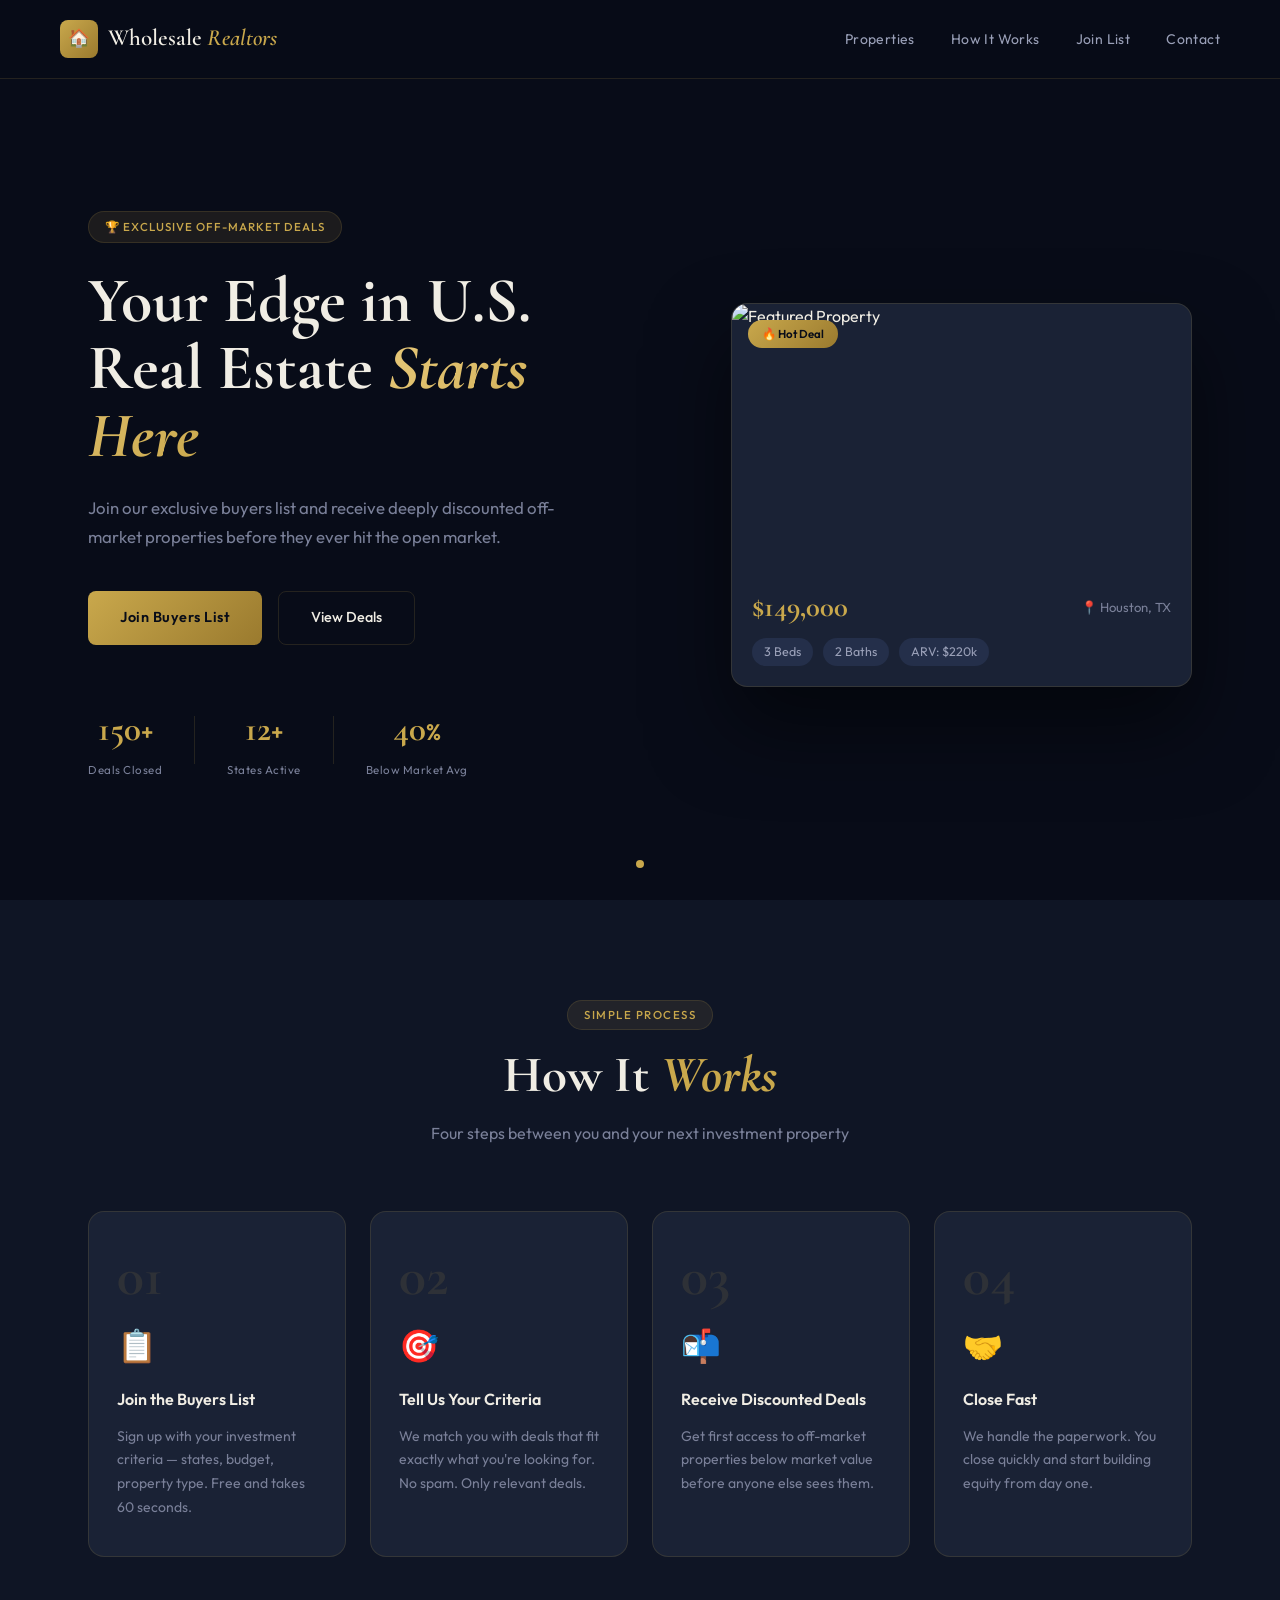
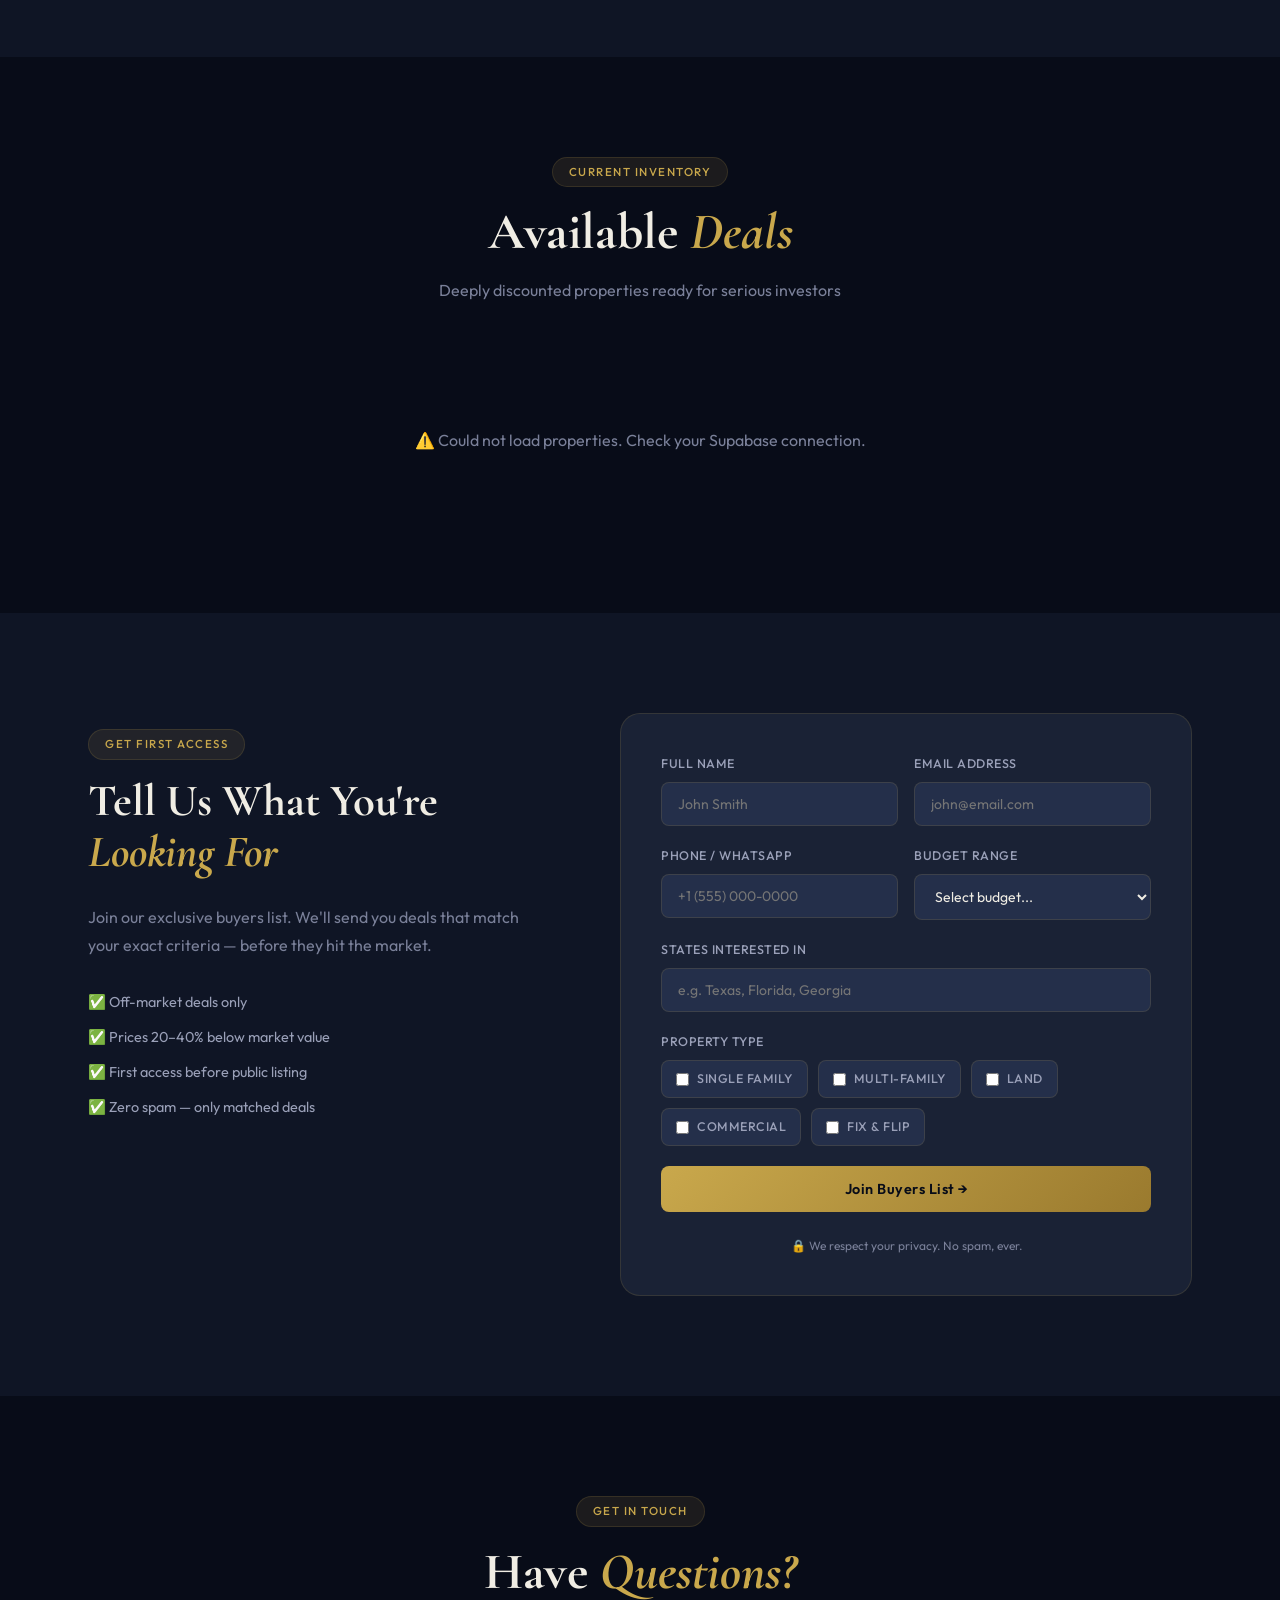
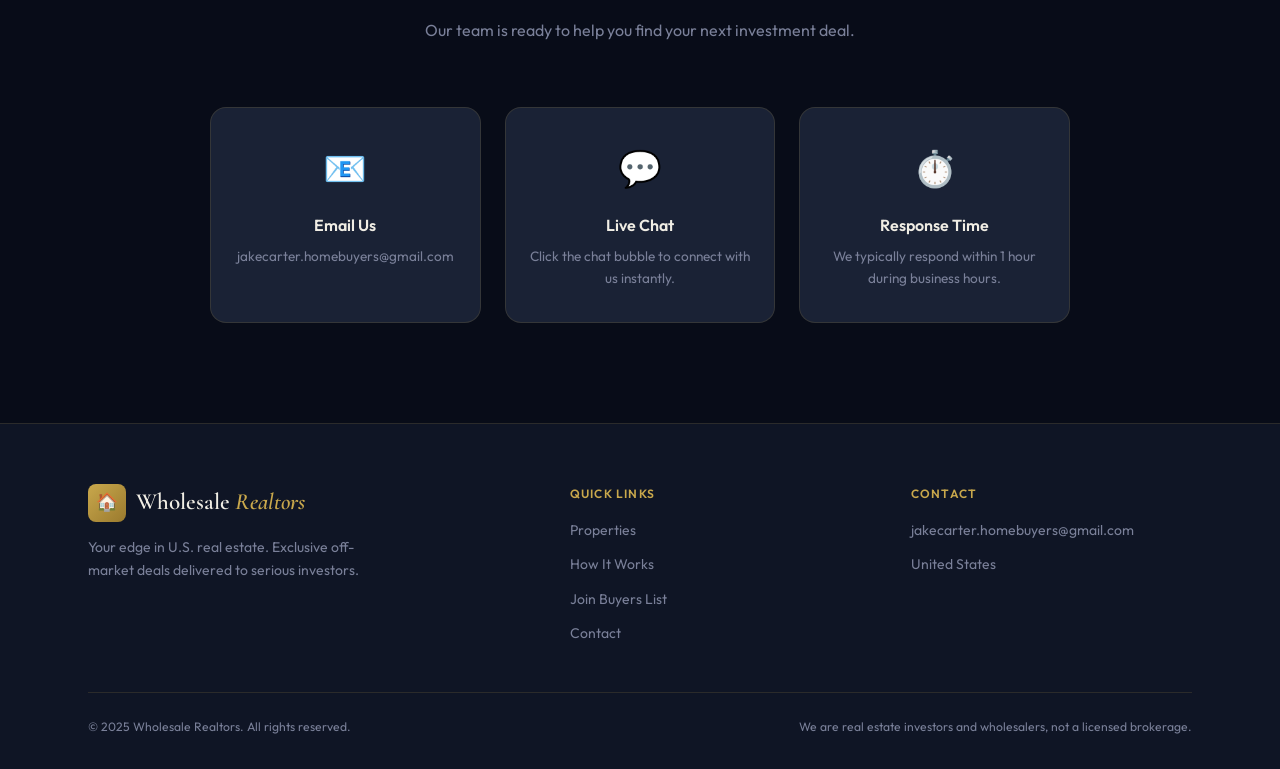
==== index.html @ 6bb65980 "Add files via upload" ====
<!DOCTYPE html>
<html lang="en">
<head>
  <meta charset="UTF-8"/>
  <meta name="viewport" content="width=device-width, initial-scale=1.0"/>
  <title>Wholesale Realtors — Your Edge in U.S. Real Estate</title>
  <link rel="preconnect" href="https://fonts.googleapis.com"/>
  <link rel="preconnect" href="https://fonts.gstatic.com" crossorigin/>
  <link href="https://fonts.googleapis.com/css2?family=Cormorant+Garamond:ital,wght@0,300;0,400;0,600;0,700;1,400&family=Outfit:wght@300;400;500;600;700&display=swap" rel="stylesheet"/>
  <link rel="stylesheet" href="style.css"/>
</head>
<body>

  <!-- ═══ NAV ═══ -->
  <nav id="navbar">
    <div class="nav-logo" id="logoTrigger">
      <div class="logo-icon">🏠</div>
      <span>Wholesale <em>Realtors</em></span>
    </div>
    <div class="nav-links">
      <a href="#properties">Properties</a>
      <a href="#how-it-works">How It Works</a>
      <a href="#join">Join List</a>
      <a href="#contact">Contact</a>
    </div>
    <div class="hamburger" id="hamburger">
      <span></span><span></span><span></span>
    </div>
  </nav>

  <div class="mobile-menu" id="mobileMenu">
    <a href="#properties" onclick="closeMobile()">Properties</a>
    <a href="#how-it-works" onclick="closeMobile()">How It Works</a>
    <a href="#join" onclick="closeMobile()">Join List</a>
    <a href="#contact" onclick="closeMobile()">Contact</a>
  </div>

  <!-- ═══ HERO ═══ -->
  <section class="hero" id="home">
    <div class="hero-bg"></div>
    <div class="hero-overlay"></div>
    <div class="hero-content">
      <div class="hero-left">
        <div class="hero-badge">🏆 Exclusive Off-Market Deals</div>
        <h1>Your Edge in U.S.<br/>Real Estate <em>Starts Here</em></h1>
        <p class="hero-sub">Join our exclusive buyers list and receive deeply discounted off-market properties before they ever hit the open market.</p>
        <div class="hero-btns">
          <a href="#join" class="btn-primary">Join Buyers List</a>
          <a href="#properties" class="btn-secondary">View Deals</a>
        </div>
        <div class="hero-stats">
          <div class="stat">
            <span class="stat-num" data-target="150">0</span><span class="stat-plus">+</span>
            <span class="stat-label">Deals Closed</span>
          </div>
          <div class="stat-divider"></div>
          <div class="stat">
            <span class="stat-num" data-target="12">0</span><span class="stat-plus">+</span>
            <span class="stat-label">States Active</span>
          </div>
          <div class="stat-divider"></div>
          <div class="stat">
            <span class="stat-num" data-target="40">0</span><span class="stat-plus">%</span>
            <span class="stat-label">Below Market Avg</span>
          </div>
        </div>
      </div>
      <div class="hero-right">
        <div class="hero-card">
          <img src="https://images.unsplash.com/photo-1564013799919-ab600027ffc6?w=600&q=80" alt="Featured Property"/>
          <div class="hero-card-badge">🔥 Hot Deal</div>
          <div class="hero-card-info">
            <span class="hero-card-price">$149,000</span>
            <span class="hero-card-loc">📍 Houston, TX</span>
          </div>
          <div class="hero-card-details">
            <span>3 Beds</span><span>2 Baths</span><span>ARV: $220k</span>
          </div>
        </div>
      </div>
    </div>
    <div class="hero-scroll"><div class="scroll-dot"></div></div>
  </section>

  <!-- ═══ HOW IT WORKS ═══ -->
  <section class="section how-it-works" id="how-it-works">
    <div class="container">
      <div class="section-header">
        <span class="section-tag">Simple Process</span>
        <h2>How It <em>Works</em></h2>
        <p>Four steps between you and your next investment property</p>
      </div>
      <div class="steps-grid">
        <div class="step-card">
          <div class="step-num">01</div>
          <div class="step-icon">📋</div>
          <h3>Join the Buyers List</h3>
          <p>Sign up with your investment criteria — states, budget, property type. Free and takes 60 seconds.</p>
        </div>
        <div class="step-card">
          <div class="step-num">02</div>
          <div class="step-icon">🎯</div>
          <h3>Tell Us Your Criteria</h3>
          <p>We match you with deals that fit exactly what you're looking for. No spam. Only relevant deals.</p>
        </div>
        <div class="step-card">
          <div class="step-num">03</div>
          <div class="step-icon">📬</div>
          <h3>Receive Discounted Deals</h3>
          <p>Get first access to off-market properties below market value before anyone else sees them.</p>
        </div>
        <div class="step-card">
          <div class="step-num">04</div>
          <div class="step-icon">🤝</div>
          <h3>Close Fast</h3>
          <p>We handle the paperwork. You close quickly and start building equity from day one.</p>
        </div>
      </div>
    </div>
  </section>

  <!-- ═══ PROPERTIES ═══ -->
  <section class="section properties-section" id="properties">
    <div class="container">
      <div class="section-header">
        <span class="section-tag">Current Inventory</span>
        <h2>Available <em>Deals</em></h2>
        <p>Deeply discounted properties ready for serious investors</p>
      </div>
      <div class="properties-grid" id="propertiesGrid">
        <div class="loading-state">
          <div class="spinner"></div>
          <p>Loading available deals...</p>
        </div>
      </div>
      <div class="no-properties" id="noProperties" style="display:none;">
        <div class="no-prop-icon">🏠</div>
        <h3>New Deals Coming Soon</h3>
        <p>Join our buyers list to be the first notified when properties drop.</p>
        <a href="#join" class="btn-primary" style="margin-top:20px;display:inline-flex;">Join Buyers List</a>
      </div>
    </div>
  </section>

  <!-- ═══ BUYER FORM ═══ -->
  <section class="section join-section" id="join">
    <div class="container">
      <div class="join-wrapper">
        <div class="join-left">
          <span class="section-tag">Get First Access</span>
          <h2>Tell Us What You're<br/><em>Looking For</em></h2>
          <p>Join our exclusive buyers list. We'll send you deals that match your exact criteria — before they hit the market.</p>
          <div class="join-perks">
            <div class="perk">✅ Off-market deals only</div>
            <div class="perk">✅ Prices 20–40% below market value</div>
            <div class="perk">✅ First access before public listing</div>
            <div class="perk">✅ Zero spam — only matched deals</div>
          </div>
        </div>
        <div class="join-right">
          <form class="buyer-form" id="buyerForm">
            <div class="form-row">
              <div class="form-group">
                <label>Full Name</label>
                <input type="text" id="fname" placeholder="John Smith" required/>
              </div>
              <div class="form-group">
                <label>Email Address</label>
                <input type="email" id="femail" placeholder="john@email.com" required/>
              </div>
            </div>
            <div class="form-row">
              <div class="form-group">
                <label>Phone / WhatsApp</label>
                <input type="tel" id="fphone" placeholder="+1 (555) 000-0000"/>
              </div>
              <div class="form-group">
                <label>Budget Range</label>
                <select id="fbudget" required>
                  <option value="">Select budget...</option>
                  <option>Under $50,000</option>
                  <option>$50,000 – $100,000</option>
                  <option>$100,000 – $200,000</option>
                  <option>$200,000 – $500,000</option>
                  <option>$500,000+</option>
                </select>
              </div>
            </div>
            <div class="form-group full">
              <label>States Interested In</label>
              <input type="text" id="fstates" placeholder="e.g. Texas, Florida, Georgia" required/>
            </div>
            <div class="form-group full">
              <label>Property Type</label>
              <div class="prop-types">
                <label class="type-check"><input type="checkbox" value="Single Family"/> Single Family</label>
                <label class="type-check"><input type="checkbox" value="Multi-Family"/> Multi-Family</label>
                <label class="type-check"><input type="checkbox" value="Land"/> Land</label>
                <label class="type-check"><input type="checkbox" value="Commercial"/> Commercial</label>
                <label class="type-check"><input type="checkbox" value="Fix & Flip"/> Fix &amp; Flip</label>
              </div>
            </div>
            <button type="submit" class="btn-primary full-btn" id="submitBtn">Join Buyers List →</button>
            <p class="form-note">🔒 We respect your privacy. No spam, ever.</p>
          </form>
          <div class="form-success" id="formSuccess" style="display:none;">
            <div class="success-icon">🎉</div>
            <h3>You're on the list!</h3>
            <p>Welcome to the Wholesale Realtors buyers list. You'll receive exclusive deals directly to your inbox.</p>
          </div>
        </div>
      </div>
    </div>
  </section>

  <!-- ═══ CONTACT ═══ -->
  <section class="section contact-section" id="contact">
    <div class="container">
      <div class="contact-wrapper">
        <div class="section-header">
          <span class="section-tag">Get In Touch</span>
          <h2>Have <em>Questions?</em></h2>
          <p>Our team is ready to help you find your next investment deal.</p>
        </div>
        <div class="contact-cards">
          <div class="contact-card">
            <div class="contact-icon">📧</div>
            <h4>Email Us</h4>
            <p>jakecarter.homebuyers@gmail.com</p>
          </div>
          <div class="contact-card">
            <div class="contact-icon">💬</div>
            <h4>Live Chat</h4>
            <p>Click the chat bubble to connect with us instantly.</p>
          </div>
          <div class="contact-card">
            <div class="contact-icon">⏱️</div>
            <h4>Response Time</h4>
            <p>We typically respond within 1 hour during business hours.</p>
          </div>
        </div>
      </div>
    </div>
  </section>

  <!-- ═══ FOOTER ═══ -->
  <footer>
    <div class="container">
      <div class="footer-top">
        <div class="footer-brand">
          <div class="nav-logo" style="cursor:default;margin-bottom:14px;">
            <div class="logo-icon">🏠</div>
            <span>Wholesale <em>Realtors</em></span>
          </div>
          <p>Your edge in U.S. real estate. Exclusive off-market deals delivered to serious investors.</p>
        </div>
        <div class="footer-links">
          <h5>Quick Links</h5>
          <a href="#properties">Properties</a>
          <a href="#how-it-works">How It Works</a>
          <a href="#join">Join Buyers List</a>
          <a href="#contact">Contact</a>
        </div>
        <div class="footer-contact">
          <h5>Contact</h5>
          <p>jakecarter.homebuyers@gmail.com</p>
          <p>United States</p>
        </div>
      </div>
      <div class="footer-bottom">
        <p>© 2025 Wholesale Realtors. All rights reserved.</p>
        <p>We are real estate investors and wholesalers, not a licensed brokerage.</p>
      </div>
    </div>
  </footer>

  <!-- ═══ PROPERTY DETAIL MODAL ═══ -->
  <div class="modal-overlay" id="propertyModal" style="display:none;">
    <div class="modal-box">
      <button class="modal-close" id="modalClose">✕</button>
      <div id="modalContent"></div>
    </div>
  </div>

  <!-- ═══ ADMIN LOGIN MODAL ═══ -->
  <div class="modal-overlay" id="adminLoginModal" style="display:none;">
    <div class="modal-box admin-login-box">
      <button class="modal-close" onclick="closeAdminLogin()">✕</button>
      <div class="admin-login-content">
        <div class="admin-login-icon">🔐</div>
        <h3>Admin Access</h3>
        <p>Enter your password to continue</p>
        <input type="password" id="adminPasswordInput" placeholder="Password" class="admin-pass-input"/>
        <p class="admin-error" id="adminError" style="display:none;">Incorrect password. Try again.</p>
        <button class="btn-primary full-btn" onclick="checkAdminPassword()">Enter</button>
      </div>
    </div>
  </div>

  <!-- ═══ ADMIN PANEL ═══ -->
  <div class="admin-overlay" id="adminPanel" style="display:none;">
    <div class="admin-panel">
      <div class="admin-header">
        <h2>🏠 Admin Panel</h2>
        <button class="admin-close-btn" onclick="closeAdmin()">✕ Exit Admin</button>
      </div>
      <div class="admin-body">
        <div class="admin-tabs">
          <button class="admin-tab active" onclick="switchTab(this,'tab-add')">➕ Add Property</button>
          <button class="admin-tab" onclick="switchTab(this,'tab-manage')">📋 Manage Listings</button>
          <button class="admin-tab" onclick="switchTab(this,'tab-leads')">👥 View Leads</button>
        </div>

        <!-- ADD PROPERTY -->
        <div class="admin-tab-content active" id="tab-add">
          <form id="adminPropertyForm">
            <div class="admin-form-grid">
              <div class="form-group full">
                <label>Property Title *</label>
                <input type="text" id="a-title" placeholder="e.g. Stunning 3BR Ranch in Dallas, TX" required/>
              </div>
              <div class="form-group">
                <label>Asking Price *</label>
                <input type="text" id="a-price" placeholder="e.g. $149,000" required/>
              </div>
              <div class="form-group">
                <label>ARV (After Repair Value)</label>
                <input type="text" id="a-arv" placeholder="e.g. $220,000"/>
              </div>
              <div class="form-group full">
                <label>Full Address (Street, City, State) *</label>
                <input type="text" id="a-location" placeholder="e.g. 123 Oak Street, Dallas, TX 75201" required/>
              </div>
              <div class="form-group">
                <label>Bedrooms</label>
                <input type="number" id="a-beds" placeholder="3" min="0"/>
              </div>
              <div class="form-group">
                <label>Bathrooms</label>
                <input type="number" id="a-baths" placeholder="2" min="0" step="0.5"/>
              </div>
              <div class="form-group">
                <label>Square Footage</label>
                <input type="text" id="a-sqft" placeholder="e.g. 1,450 sqft"/>
              </div>
              <div class="form-group">
                <label>Deal Type</label>
                <select id="a-deal">
                  <option value="Wholesale">Wholesale</option>
                  <option value="Fix & Flip">Fix &amp; Flip</option>
                  <option value="Buy & Hold">Buy &amp; Hold</option>
                  <option value="Land">Land</option>
                </select>
              </div>
              <div class="form-group full">
                <label>Listing Status</label>
                <select id="a-status">
                  <option value="Available">Available</option>
                  <option value="Under Contract">Under Contract</option>
                  <option value="Sold">Sold</option>
                </select>
              </div>
              <div class="form-group full">
                <label>Property Description</label>
                <textarea id="a-description" rows="5" placeholder="Describe the property — condition, investment opportunity, neighborhood, repairs needed..."></textarea>
              </div>
              <div class="form-group full">
                <label>Property Images * (select multiple)</label>
                <div class="upload-area" id="uploadArea">
                  <div class="upload-icon">📷</div>
                  <p>Click to upload images or drag &amp; drop</p>
                  <span>JPG, PNG, WEBP — up to 10MB each</span>
                  <input type="file" id="a-images" multiple accept="image/*" style="position:absolute;inset:0;opacity:0;cursor:pointer;width:100%;height:100%;"/>
                </div>
                <div class="image-previews" id="imagePreviews"></div>
              </div>
              <div class="form-group full">
                <label>Video URL (YouTube, Vimeo, or direct MP4 link)</label>
                <input type="text" id="a-video" placeholder="e.g. https://youtube.com/watch?v=abc123"/>
              </div>
            </div>
            <div class="admin-form-actions">
              <button type="submit" class="btn-primary" id="publishBtn">🚀 Publish Listing</button>
              <div class="upload-progress" id="uploadProgress" style="display:none;">
                <div class="progress-bar"><div class="progress-fill" id="progressFill"></div></div>
                <span id="progressText">Uploading...</span>
              </div>
            </div>
          </form>
        </div>

        <!-- MANAGE LISTINGS -->
        <div class="admin-tab-content" id="tab-manage">
          <div id="manageListings">
            <div class="loading-state"><div class="spinner"></div><p>Loading listings...</p></div>
          </div>
        </div>

        <!-- LEADS -->
        <div class="admin-tab-content" id="tab-leads">
          <div id="leadsList">
            <div class="loading-state"><div class="spinner"></div><p>Loading leads...</p></div>
          </div>
        </div>
      </div>
    </div>
  </div>

  <!-- ══════════════════════════════════════════════════════════ -->
  <!--   ✅  PASTE YOUR TAWK.TO LIVE CHAT SCRIPT BELOW HERE     -->
  <!--                                                           -->
  <!--   HOW TO GET YOUR SCRIPT:                                 -->
  <!--   1. Go to tawk.to and sign up for a free account         -->
  <!--   2. Create a new property called "Wholesale Realtors"    -->
  <!--   3. Go to Admin > Chat Widget > copy the embed code      -->
  <!--   4. Paste the <script>...</script> block right below     -->
  <!--      this comment and above the script.js line            -->
  <!-- ══════════════════════════════════════════════════════════ -->

  <script src="script.js"></script>
</body>
</html>
---- style.css ----
/* ═══════════════════════════════════════════════
   WHOLESALE REALTORS — style.css
   Dark Luxury: Navy + Gold Theme
═══════════════════════════════════════════════ */

:root {
  --gold:        #C9A84C;
  --gold-light:  #E8C97A;
  --gold-dark:   #9A7A2E;
  --navy:        #080C18;
  --navy-mid:    #0F1525;
  --navy-light:  #1A2235;
  --slate:       #242F4A;
  --text:        #F0EDE4;
  --muted:       #7A8099;
  --muted-light: #9AA0B8;
  --success:     #22C55E;
  --danger:      #EF4444;
  --border:      rgba(201,168,76,0.15);
}

/* ─── RESET ─── */
* { margin: 0; padding: 0; box-sizing: border-box; }
html { scroll-behavior: smooth; }
body { font-family: 'Outfit', sans-serif; background: var(--navy); color: var(--text); overflow-x: hidden; line-height: 1.6; }
a { text-decoration: none; color: inherit; }
img { max-width: 100%; display: block; }
::-webkit-scrollbar { width: 5px; }
::-webkit-scrollbar-track { background: var(--navy); }
::-webkit-scrollbar-thumb { background: var(--gold-dark); border-radius: 3px; }

/* ─── NAV ─── */
nav {
  position: fixed; top: 0; left: 0; right: 0; z-index: 900;
  display: flex; align-items: center; justify-content: space-between;
  padding: 20px 60px;
  background: rgba(8,12,24,0.93);
  backdrop-filter: blur(24px);
  border-bottom: 1px solid var(--border);
  transition: padding 0.3s ease;
}
nav.scrolled { padding: 13px 60px; }

.nav-logo {
  font-family: 'Cormorant Garamond', serif;
  font-size: 1.45rem; font-weight: 600;
  color: var(--text); cursor: pointer;
  display: flex; align-items: center; gap: 10px;
  user-select: none;
}
.nav-logo em { font-style: italic; color: var(--gold); }

.logo-icon {
  width: 38px; height: 38px;
  background: linear-gradient(135deg, var(--gold), var(--gold-dark));
  border-radius: 8px;
  display: flex; align-items: center; justify-content: center;
  font-size: 1.1rem; flex-shrink: 0;
}

.nav-links { display: flex; align-items: center; gap: 36px; }
.nav-links a { color: var(--muted-light); font-size: 0.875rem; font-weight: 400; letter-spacing: 0.4px; transition: color 0.2s; cursor: pointer; }
.nav-links a:hover { color: var(--gold); }

.hamburger { display: none; flex-direction: column; gap: 5px; cursor: pointer; }
.hamburger span { display: block; width: 24px; height: 2px; background: var(--gold); border-radius: 2px; transition: 0.3s; }

.mobile-menu {
  display: none; flex-direction: column;
  position: fixed; top: 72px; left: 0; right: 0; z-index: 898;
  background: var(--navy-mid);
  border-bottom: 1px solid var(--border);
  padding: 20px 30px; gap: 20px;
}
.mobile-menu.open { display: flex; }
.mobile-menu a { color: var(--muted-light); font-size: 1rem; }
.mobile-menu a:hover { color: var(--gold); }

/* ─── BUTTONS ─── */
.btn-primary {
  display: inline-flex; align-items: center; justify-content: center;
  background: linear-gradient(135deg, var(--gold), var(--gold-dark));
  color: var(--navy); padding: 14px 32px; border-radius: 8px;
  font-weight: 600; font-size: 0.9rem; letter-spacing: 0.5px;
  border: none; cursor: pointer;
  transition: opacity 0.2s, transform 0.2s;
  font-family: 'Outfit', sans-serif;
}
.btn-primary:hover { opacity: 0.88; transform: translateY(-2px); }
.btn-primary:disabled { opacity: 0.5; transform: none; cursor: not-allowed; }

.btn-secondary {
  display: inline-flex; align-items: center; justify-content: center;
  background: transparent; color: var(--text);
  padding: 14px 32px; border-radius: 8px;
  font-weight: 500; font-size: 0.9rem;
  border: 1px solid var(--border); cursor: pointer;
  transition: border-color 0.2s, color 0.2s, transform 0.2s;
  font-family: 'Outfit', sans-serif;
}
.btn-secondary:hover { border-color: var(--gold); color: var(--gold); transform: translateY(-2px); }
.full-btn { width: 100%; }

/* ─── SECTION BASE ─── */
.section { padding: 100px 0; }
.container { max-width: 1200px; margin: 0 auto; padding: 0 48px; }

.section-header { text-align: center; margin-bottom: 64px; }
.section-tag {
  display: inline-block;
  background: rgba(201,168,76,0.1); border: 1px solid var(--border);
  color: var(--gold); padding: 5px 16px; border-radius: 100px;
  font-size: 0.72rem; font-weight: 500; letter-spacing: 1.5px;
  text-transform: uppercase; margin-bottom: 16px;
}
.section-header h2 {
  font-family: 'Cormorant Garamond', serif;
  font-size: clamp(2.2rem, 4vw, 3.2rem);
  font-weight: 700; color: var(--text); line-height: 1.15; margin-bottom: 16px;
}
.section-header h2 em { font-style: italic; color: var(--gold); }
.section-header p { color: var(--muted); font-size: 1rem; max-width: 500px; margin: 0 auto; }

/* ─── HERO ─── */
.hero { min-height: 100vh; position: relative; overflow: hidden; display: flex; align-items: center; padding-top: 90px; }

.hero-bg {
  position: absolute; inset: 0;
  background-image: url('https://images.unsplash.com/photo-1600596542815-ffad4c1539a9?w=1800&q=80');
  background-size: cover; background-position: center; opacity: 0.1;
}
.hero-overlay {
  position: absolute; inset: 0;
  background: linear-gradient(100deg, rgba(8,12,24,0.98) 50%, rgba(8,12,24,0.65) 100%);
}
.hero-content {
  position: relative; z-index: 2;
  max-width: 1200px; margin: 0 auto; padding: 80px 48px;
  display: grid; grid-template-columns: 1.1fr 0.9fr; gap: 80px; align-items: center;
  width: 100%;
}

.hero-badge {
  display: inline-flex; align-items: center; gap: 8px;
  background: rgba(201,168,76,0.1); border: 1px solid var(--border);
  padding: 6px 16px; border-radius: 100px;
  font-size: 0.72rem; font-weight: 500; color: var(--gold);
  letter-spacing: 1px; text-transform: uppercase; margin-bottom: 24px;
}

.hero h1 {
  font-family: 'Cormorant Garamond', serif;
  font-size: clamp(3rem, 5vw, 5rem);
  font-weight: 700; line-height: 1.05; color: var(--text); margin-bottom: 24px;
}
.hero h1 em {
  font-style: italic;
  background: linear-gradient(135deg, var(--gold-light), var(--gold));
  -webkit-background-clip: text; -webkit-text-fill-color: transparent; background-clip: text;
}

.hero-sub { font-size: 1.05rem; color: var(--muted); line-height: 1.75; margin-bottom: 40px; max-width: 480px; }
.hero-btns { display: flex; gap: 16px; flex-wrap: wrap; margin-bottom: 56px; }

.hero-stats { display: flex; align-items: center; gap: 32px; }
.stat { text-align: center; }
.stat-num { font-family: 'Cormorant Garamond', serif; font-size: 2.2rem; font-weight: 700; color: var(--gold); }
.stat-plus { font-size: 1.4rem; color: var(--gold); font-weight: 600; }
.stat-label { display: block; font-size: 0.72rem; color: var(--muted); letter-spacing: 0.5px; margin-top: 4px; }
.stat-divider { width: 1px; height: 48px; background: var(--border); }

/* Hero card */
.hero-right { position: relative; }
.hero-card {
  background: var(--navy-light); border: 1px solid var(--border);
  border-radius: 16px; overflow: hidden;
  box-shadow: 0 40px 80px rgba(0,0,0,0.5);
  position: relative;
}
.hero-card img { width: 100%; height: 260px; object-fit: cover; }
.hero-card-badge {
  position: absolute; top: 16px; left: 16px;
  background: linear-gradient(135deg, var(--gold), var(--gold-dark));
  color: var(--navy); padding: 5px 14px; border-radius: 100px;
  font-size: 0.72rem; font-weight: 600;
}
.hero-card-info {
  padding: 20px 20px 8px;
  display: flex; justify-content: space-between; align-items: center;
}
.hero-card-price { font-family: 'Cormorant Garamond', serif; font-size: 1.8rem; font-weight: 700; color: var(--gold); }
.hero-card-loc { font-size: 0.82rem; color: var(--muted); }
.hero-card-details { padding: 0 20px 20px; display: flex; gap: 10px; }
.hero-card-details span { font-size: 0.78rem; color: var(--muted-light); background: var(--slate); padding: 4px 12px; border-radius: 100px; }

.hero-scroll { position: absolute; bottom: 32px; left: 50%; transform: translateX(-50%); z-index: 2; }
.scroll-dot { width: 8px; height: 8px; background: var(--gold); border-radius: 50%; animation: scrollBounce 2s infinite; }
@keyframes scrollBounce { 0%,100%{transform:translateY(0);opacity:1;} 50%{transform:translateY(12px);opacity:0.4;} }

/* ─── HOW IT WORKS ─── */
.how-it-works { background: var(--navy-mid); }
.steps-grid { display: grid; grid-template-columns: repeat(4,1fr); gap: 24px; }
.step-card {
  background: var(--navy-light); border: 1px solid var(--border);
  border-radius: 16px; padding: 36px 28px;
  position: relative; overflow: hidden;
  transition: transform 0.3s, border-color 0.3s;
}
.step-card:hover { transform: translateY(-6px); border-color: var(--gold); }
.step-card::before {
  content: ''; position: absolute; top: 0; left: 0; right: 0; height: 3px;
  background: linear-gradient(90deg, var(--gold), var(--gold-dark));
  opacity: 0; transition: opacity 0.3s;
}
.step-card:hover::before { opacity: 1; }
.step-num { font-family: 'Cormorant Garamond', serif; font-size: 3.5rem; font-weight: 700; color: rgba(201,168,76,0.12); line-height: 1; margin-bottom: 16px; }
.step-icon { font-size: 2rem; margin-bottom: 16px; }
.step-card h3 { font-size: 1rem; font-weight: 600; color: var(--text); margin-bottom: 12px; }
.step-card p { font-size: 0.875rem; color: var(--muted); line-height: 1.7; }

/* ─── PROPERTIES ─── */
.properties-section { background: var(--navy); }
.properties-grid { display: grid; grid-template-columns: repeat(3,1fr); gap: 28px; }

.property-card {
  background: var(--navy-light); border: 1px solid var(--border);
  border-radius: 16px; overflow: hidden; cursor: pointer;
  transition: transform 0.3s, box-shadow 0.3s, border-color 0.3s;
}
.property-card:hover { transform: translateY(-6px); box-shadow: 0 24px 60px rgba(0,0,0,0.4); border-color: var(--gold); }

.prop-img-wrap { position: relative; overflow: hidden; height: 220px; }
.prop-img-wrap img { width: 100%; height: 100%; object-fit: cover; transition: transform 0.4s; }
.property-card:hover .prop-img-wrap img { transform: scale(1.05); }

.prop-status { position: absolute; top: 12px; left: 12px; padding: 4px 12px; border-radius: 100px; font-size: 0.68rem; font-weight: 600; }
.status-available { background: rgba(34,197,94,0.2); color: #22C55E; border: 1px solid rgba(34,197,94,0.35); }
.status-contract { background: rgba(234,179,8,0.2); color: #EAB308; border: 1px solid rgba(234,179,8,0.35); }
.status-sold { background: rgba(239,68,68,0.2); color: #EF4444; border: 1px solid rgba(239,68,68,0.35); }

.prop-deal-type {
  position: absolute; top: 12px; right: 12px;
  background: rgba(8,12,24,0.85); color: var(--gold);
  padding: 4px 12px; border-radius: 100px; font-size: 0.68rem; font-weight: 500;
  border: 1px solid var(--border);
}

.prop-body { padding: 20px; }
.prop-price { font-family: 'Cormorant Garamond', serif; font-size: 1.8rem; font-weight: 700; color: var(--gold); margin-bottom: 4px; }
.prop-title { font-size: 0.95rem; font-weight: 500; color: var(--text); margin-bottom: 6px; }
.prop-location { font-size: 0.8rem; color: var(--muted); margin-bottom: 16px; }
.prop-meta { display: flex; gap: 10px; flex-wrap: wrap; margin-bottom: 14px; }
.prop-meta span { font-size: 0.76rem; color: var(--muted-light); background: var(--slate); padding: 4px 10px; border-radius: 6px; }
.prop-arv {
  background: rgba(201,168,76,0.08); border: 1px solid var(--border);
  border-radius: 8px; padding: 10px 14px;
  display: flex; justify-content: space-between; align-items: center;
}
.prop-arv span:first-child { font-size: 0.72rem; color: var(--muted); }
.prop-arv span:last-child { font-size: 0.88rem; font-weight: 600; color: var(--gold-light); }

.loading-state { grid-column: 1/-1; text-align: center; padding: 60px; color: var(--muted); }
.spinner { width: 36px; height: 36px; border: 3px solid var(--border); border-top-color: var(--gold); border-radius: 50%; animation: spin 0.8s linear infinite; margin: 0 auto 16px; }
@keyframes spin { to { transform: rotate(360deg); } }

.no-properties { text-align: center; padding: 80px 20px; }
.no-prop-icon { font-size: 4rem; margin-bottom: 20px; }
.no-properties h3 { font-family: 'Cormorant Garamond', serif; font-size: 2rem; color: var(--text); margin-bottom: 12px; }
.no-properties p { color: var(--muted); margin-bottom: 24px; }

/* ─── JOIN SECTION ─── */
.join-section { background: var(--navy-mid); }
.join-wrapper { display: grid; grid-template-columns: 1fr 1.2fr; gap: 80px; align-items: start; }
.join-left { padding-top: 16px; }
.join-left .section-tag { margin-bottom: 16px; }
.join-left h2 {
  font-family: 'Cormorant Garamond', serif;
  font-size: clamp(2rem, 3.5vw, 3rem); font-weight: 700;
  color: var(--text); margin-bottom: 24px; line-height: 1.15;
}
.join-left h2 em { font-style: italic; color: var(--gold); }
.join-left > p { color: var(--muted); line-height: 1.75; margin-bottom: 32px; }
.join-perks { display: flex; flex-direction: column; gap: 12px; }
.perk { font-size: 0.9rem; color: var(--muted-light); }

.join-right { background: var(--navy-light); border: 1px solid var(--border); border-radius: 20px; padding: 40px; }
.buyer-form { display: flex; flex-direction: column; gap: 20px; }
.form-row { display: grid; grid-template-columns: 1fr 1fr; gap: 16px; }
.form-group { display: flex; flex-direction: column; gap: 8px; }
.form-group.full { grid-column: 1/-1; }
.form-group label { font-size: 0.78rem; font-weight: 500; color: var(--muted-light); letter-spacing: 0.5px; text-transform: uppercase; }
.form-group input,
.form-group select,
.form-group textarea {
  background: var(--slate); border: 1px solid var(--border);
  border-radius: 8px; padding: 12px 16px;
  color: var(--text); font-family: 'Outfit', sans-serif;
  font-size: 0.875rem; transition: border-color 0.2s; outline: none;
}
.form-group input:focus,
.form-group select:focus,
.form-group textarea:focus { border-color: var(--gold); }
.form-group select option { background: var(--navy-mid); }

.prop-types { display: flex; flex-wrap: wrap; gap: 10px; }
.type-check {
  display: flex; align-items: center; gap: 8px;
  background: var(--slate); border: 1px solid var(--border);
  padding: 8px 14px; border-radius: 8px;
  font-size: 0.82rem; color: var(--muted-light);
  cursor: pointer; transition: border-color 0.2s, color 0.2s;
}
.type-check:hover { border-color: var(--gold); color: var(--text); }
.type-check input { accent-color: var(--gold); }

.form-note { text-align: center; font-size: 0.75rem; color: var(--muted); margin-top: 4px; }

.form-success { text-align: center; padding: 48px 20px; }
.success-icon { font-size: 3.5rem; margin-bottom: 16px; }
.form-success h3 { font-family: 'Cormorant Garamond', serif; font-size: 1.8rem; color: var(--text); margin-bottom: 12px; }
.form-success p { color: var(--muted); line-height: 1.7; }

/* ─── CONTACT ─── */
.contact-section { background: var(--navy); }
.contact-wrapper { max-width: 860px; margin: 0 auto; text-align: center; }
.contact-cards { display: grid; grid-template-columns: repeat(3,1fr); gap: 24px; margin-top: 48px; }
.contact-card {
  background: var(--navy-light); border: 1px solid var(--border);
  border-radius: 16px; padding: 32px 24px; text-align: center;
  transition: transform 0.3s, border-color 0.3s;
}
.contact-card:hover { transform: translateY(-4px); border-color: var(--gold); }
.contact-icon { font-size: 2.2rem; margin-bottom: 16px; }
.contact-card h4 { font-weight: 600; color: var(--text); margin-bottom: 8px; }
.contact-card p { font-size: 0.85rem; color: var(--muted); line-height: 1.6; }

/* ─── FOOTER ─── */
footer { background: var(--navy-mid); border-top: 1px solid var(--border); padding: 60px 0 32px; }
.footer-top { display: grid; grid-template-columns: 1.5fr 1fr 1fr; gap: 60px; margin-bottom: 48px; }
.footer-brand p { font-size: 0.875rem; color: var(--muted); line-height: 1.7; max-width: 280px; }
.footer-links, .footer-contact { display: flex; flex-direction: column; gap: 12px; }
.footer-links h5, .footer-contact h5 { font-size: 0.75rem; font-weight: 600; letter-spacing: 1.2px; text-transform: uppercase; color: var(--gold); margin-bottom: 4px; }
.footer-links a { font-size: 0.875rem; color: var(--muted); transition: color 0.2s; }
.footer-links a:hover { color: var(--text); }
.footer-contact p { font-size: 0.875rem; color: var(--muted); }
.footer-bottom { border-top: 1px solid var(--border); padding-top: 24px; display: flex; justify-content: space-between; align-items: center; flex-wrap: wrap; gap: 12px; }
.footer-bottom p { font-size: 0.76rem; color: var(--muted); }

/* ─── MODAL ─── */
.modal-overlay {
  position: fixed; inset: 0; z-index: 1000;
  background: rgba(0,0,0,0.88); backdrop-filter: blur(8px);
  display: flex; align-items: center; justify-content: center; padding: 20px;
}
.modal-box {
  background: var(--navy-light); border: 1px solid var(--border);
  border-radius: 20px; max-width: 800px; width: 100%;
  max-height: 90vh; overflow-y: auto; position: relative;
}
.modal-close {
  position: absolute; top: 16px; right: 16px; z-index: 10;
  background: var(--slate); border: none; color: var(--text);
  width: 36px; height: 36px; border-radius: 50%; cursor: pointer;
  font-size: 0.9rem; display: flex; align-items: center; justify-content: center;
  transition: background 0.2s;
}
.modal-close:hover { background: var(--gold); color: var(--navy); }

.modal-images { height: 340px; overflow: hidden; border-radius: 16px 16px 0 0; }
.modal-images img { width: 100%; height: 100%; object-fit: cover; }
.modal-body { padding: 32px; }
.modal-price { font-family: 'Cormorant Garamond', serif; font-size: 2.5rem; font-weight: 700; color: var(--gold); margin-bottom: 4px; }
.modal-title { font-size: 1.2rem; font-weight: 600; color: var(--text); margin-bottom: 6px; }
.modal-location { font-size: 0.9rem; color: var(--muted); margin-bottom: 24px; }
.modal-stats { display: grid; grid-template-columns: repeat(4,1fr); gap: 14px; margin-bottom: 24px; }
.modal-stat { background: var(--slate); border-radius: 10px; padding: 14px; text-align: center; }
.modal-stat .label { font-size: 0.68rem; color: var(--muted); text-transform: uppercase; letter-spacing: 0.5px; display: block; margin-bottom: 6px; }
.modal-stat .value { font-size: 1.05rem; font-weight: 600; color: var(--text); }
.modal-desc { color: var(--muted); line-height: 1.75; font-size: 0.9rem; margin-bottom: 24px; }
.modal-video { border-radius: 12px; overflow: hidden; margin-bottom: 24px; }
.modal-video iframe, .modal-video video { width: 100%; height: 260px; border: none; border-radius: 12px; }

/* ─── ADMIN LOGIN ─── */
.admin-login-box { max-width: 420px; }
.admin-login-content { padding: 48px 40px; text-align: center; }
.admin-login-icon { font-size: 3rem; margin-bottom: 16px; }
.admin-login-content h3 { font-family: 'Cormorant Garamond', serif; font-size: 2rem; color: var(--text); margin-bottom: 8px; }
.admin-login-content p { color: var(--muted); margin-bottom: 28px; }
.admin-pass-input {
  width: 100%; background: var(--slate); border: 1px solid var(--border);
  border-radius: 8px; padding: 14px 16px;
  color: var(--text); font-family: 'Outfit', sans-serif; font-size: 1rem;
  text-align: center; outline: none; margin-bottom: 12px; letter-spacing: 3px;
}
.admin-pass-input:focus { border-color: var(--gold); }
.admin-error { color: var(--danger); font-size: 0.82rem; margin-bottom: 12px; }

/* ─── ADMIN PANEL ─── */
.admin-overlay {
  position: fixed; inset: 0; z-index: 1100;
  background: rgba(0,0,0,0.9);
  display: flex; align-items: center; justify-content: center;
  padding: 20px;
}
.admin-panel {
  background: var(--navy-mid);
  width: 100%; max-width: 980px; height: 90vh;
  border: 1px solid var(--border); border-radius: 20px;
  overflow: hidden; display: flex; flex-direction: column;
}
.admin-header {
  display: flex; align-items: center; justify-content: space-between;
  padding: 22px 32px; border-bottom: 1px solid var(--border);
  background: var(--navy-light); flex-shrink: 0;
}
.admin-header h2 { font-family: 'Cormorant Garamond', serif; font-size: 1.5rem; color: var(--text); }
.admin-close-btn {
  background: var(--slate); border: 1px solid var(--border);
  color: var(--muted); padding: 8px 20px; border-radius: 8px;
  cursor: pointer; font-family: 'Outfit', sans-serif; font-size: 0.85rem;
  transition: 0.2s;
}
.admin-close-btn:hover { border-color: var(--danger); color: var(--danger); }

.admin-body { flex: 1; overflow-y: auto; padding: 32px; }

.admin-tabs { display: flex; gap: 4px; margin-bottom: 32px; border-bottom: 1px solid var(--border); }
.admin-tab {
  background: none; border: none; color: var(--muted);
  padding: 10px 24px; cursor: pointer; font-family: 'Outfit', sans-serif;
  font-size: 0.875rem; font-weight: 500;
  border-bottom: 2px solid transparent; margin-bottom: -1px;
  transition: color 0.2s, border-color 0.2s;
}
.admin-tab:hover { color: var(--text); }
.admin-tab.active { color: var(--gold); border-bottom-color: var(--gold); }

.admin-tab-content { display: none; }
.admin-tab-content.active { display: block; }

.admin-form-grid { display: grid; grid-template-columns: 1fr 1fr; gap: 20px; }
.admin-form-grid .form-group.full { grid-column: 1/-1; }

.upload-area {
  border: 2px dashed var(--border); border-radius: 12px;
  padding: 40px; text-align: center; position: relative;
  cursor: pointer; transition: border-color 0.2s; background: var(--slate);
}
.upload-area:hover { border-color: var(--gold); }
.upload-icon { font-size: 2.5rem; margin-bottom: 12px; }
.upload-area p { color: var(--muted-light); font-size: 0.9rem; margin-bottom: 4px; }
.upload-area span { font-size: 0.75rem; color: var(--muted); }

.image-previews { display: flex; flex-wrap: wrap; gap: 12px; margin-top: 16px; }
.image-preview-item {
  position: relative; width: 88px; height: 88px;
  border-radius: 8px; overflow: hidden; border: 1px solid var(--border);
}
.image-preview-item img { width: 100%; height: 100%; object-fit: cover; }
.remove-img {
  position: absolute; top: 4px; right: 4px;
  background: rgba(0,0,0,0.75); color: white;
  border: none; border-radius: 50%; width: 20px; height: 20px;
  cursor: pointer; font-size: 0.65rem;
  display: flex; align-items: center; justify-content: center;
}

.admin-form-actions { margin-top: 28px; display: flex; flex-direction: column; gap: 16px; align-items: flex-start; }
.upload-progress { width: 300px; }
.progress-bar { width: 100%; height: 6px; background: var(--slate); border-radius: 3px; overflow: hidden; }
.progress-fill { height: 100%; background: linear-gradient(90deg, var(--gold), var(--gold-dark)); width: 0%; transition: width 0.3s; }
.upload-progress span { font-size: 0.78rem; color: var(--muted); margin-top: 6px; display: block; }

/* Manage listing items */
.manage-listing-item {
  background: var(--navy-light); border: 1px solid var(--border);
  border-radius: 12px; padding: 18px 22px;
  display: flex; align-items: center; gap: 18px; margin-bottom: 14px;
}
.manage-listing-thumb { width: 80px; height: 60px; border-radius: 8px; object-fit: cover; flex-shrink: 0; }
.manage-listing-info { flex: 1; }
.manage-listing-info h4 { font-size: 0.95rem; color: var(--text); margin-bottom: 4px; }
.manage-listing-info p { font-size: 0.78rem; color: var(--muted); }
.btn-delete {
  background: rgba(239,68,68,0.1); border: 1px solid rgba(239,68,68,0.3);
  color: #EF4444; padding: 7px 16px; border-radius: 6px;
  cursor: pointer; font-size: 0.8rem; font-family: 'Outfit', sans-serif;
  transition: background 0.2s; flex-shrink: 0;
}
.btn-delete:hover { background: rgba(239,68,68,0.25); }

/* Leads */
.lead-item { background: var(--navy-light); border: 1px solid var(--border); border-radius: 12px; padding: 20px 24px; margin-bottom: 12px; }
.lead-item h4 { font-size: 0.95rem; color: var(--text); margin-bottom: 10px; }
.lead-meta { display: flex; flex-wrap: wrap; gap: 10px; }
.lead-meta span { font-size: 0.76rem; color: var(--muted); background: var(--slate); padding: 4px 12px; border-radius: 6px; }

/* ─── RESPONSIVE ─── */
@media (max-width: 1024px) {
  nav, nav.scrolled { padding: 16px 30px; }
  .hero-content { grid-template-columns: 1fr; gap: 40px; padding: 60px 30px; }
  .hero-right { display: none; }
  .steps-grid { grid-template-columns: repeat(2,1fr); }
  .properties-grid { grid-template-columns: repeat(2,1fr); }
  .join-wrapper { grid-template-columns: 1fr; gap: 40px; }
  .footer-top { grid-template-columns: 1fr 1fr; gap: 40px; }
  .container { padding: 0 30px; }
}

@media (max-width: 768px) {
  .nav-links { display: none; }
  .hamburger { display: flex; }
  nav { padding: 16px 24px; }
  .hero h1 { font-size: 2.6rem; }
  .hero-content { padding: 40px 24px; }
  .steps-grid { grid-template-columns: 1fr; }
  .properties-grid { grid-template-columns: 1fr; }
  .form-row { grid-template-columns: 1fr; }
  .contact-cards { grid-template-columns: 1fr; }
  .footer-top { grid-template-columns: 1fr; }
  .footer-bottom { flex-direction: column; text-align: center; }
  .modal-stats { grid-template-columns: repeat(2,1fr); }
  .admin-form-grid { grid-template-columns: 1fr; }
  .admin-form-grid .form-group.full { grid-column: 1; }
  .hero-stats { gap: 16px; }
  .section { padding: 70px 0; }
  .container { padding: 0 20px; }
  .join-right { padding: 24px 18px; }
  .upload-progress { width: 100%; }
}
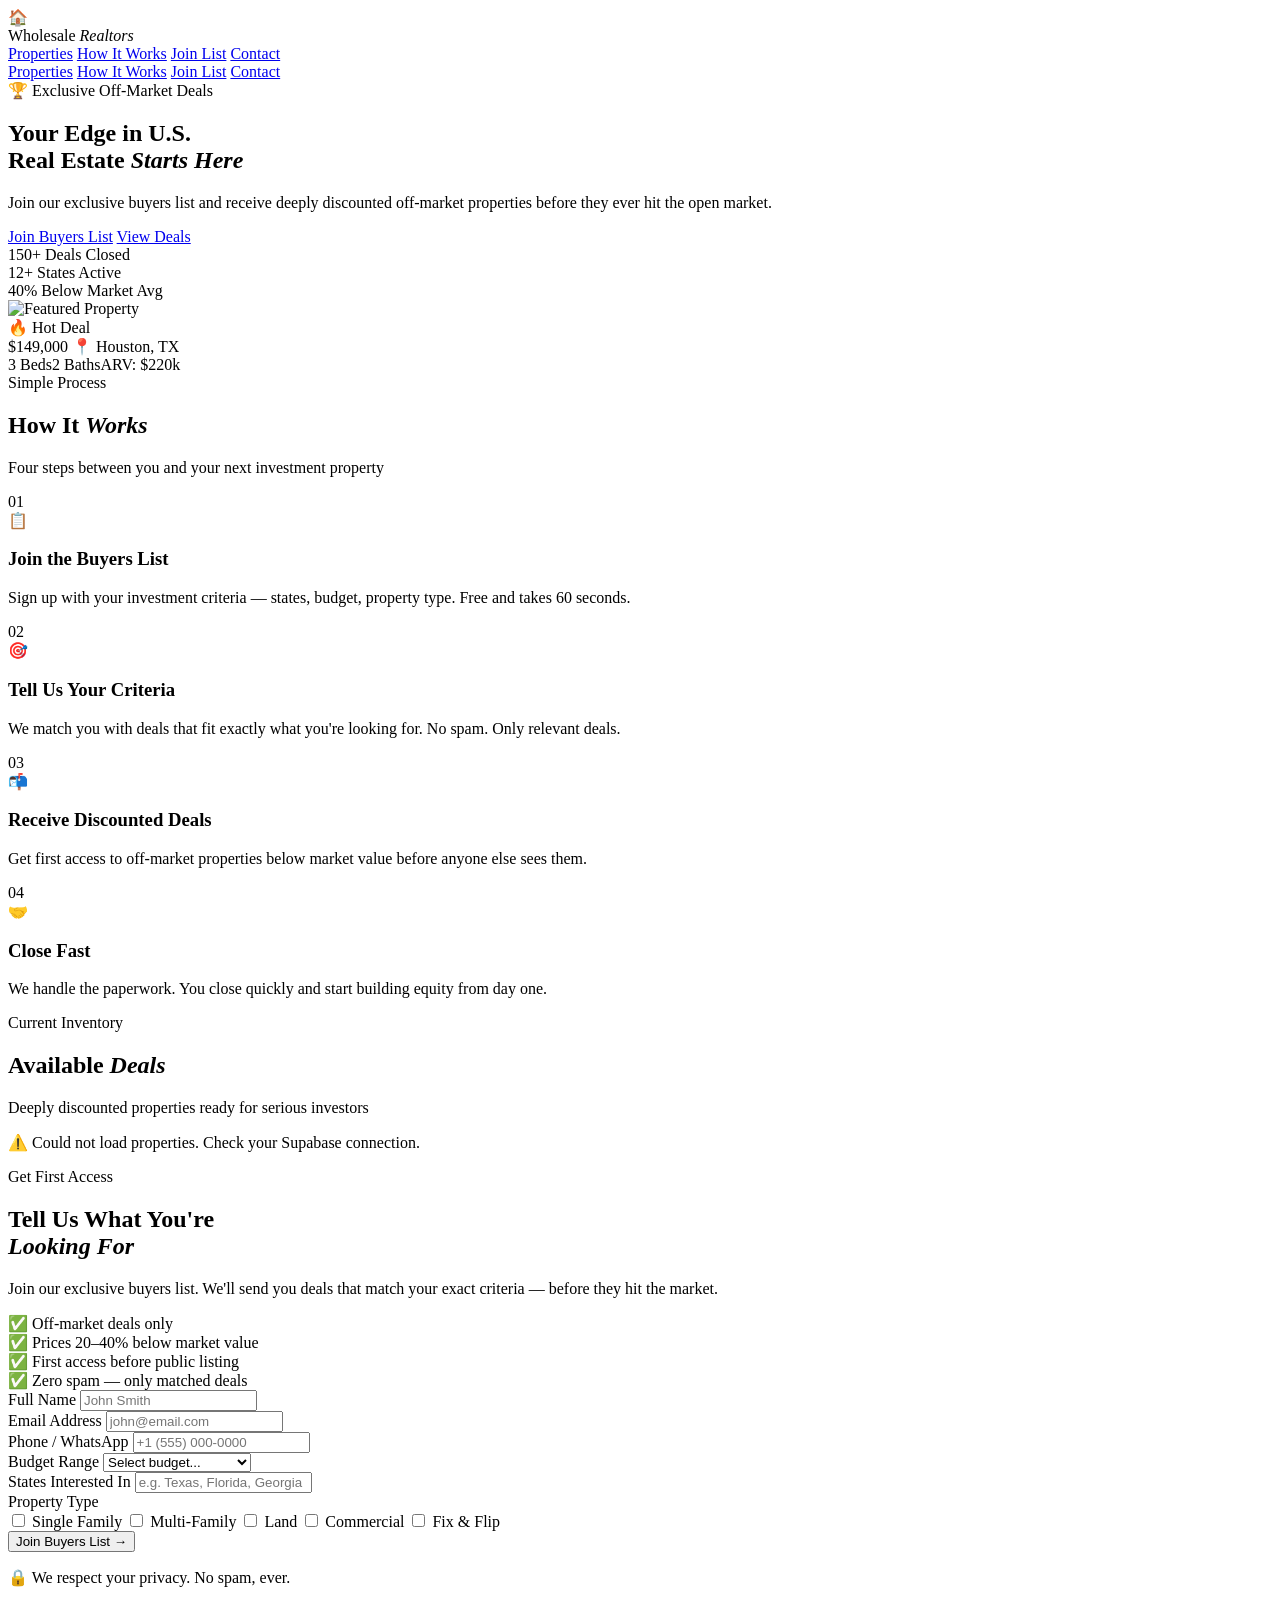
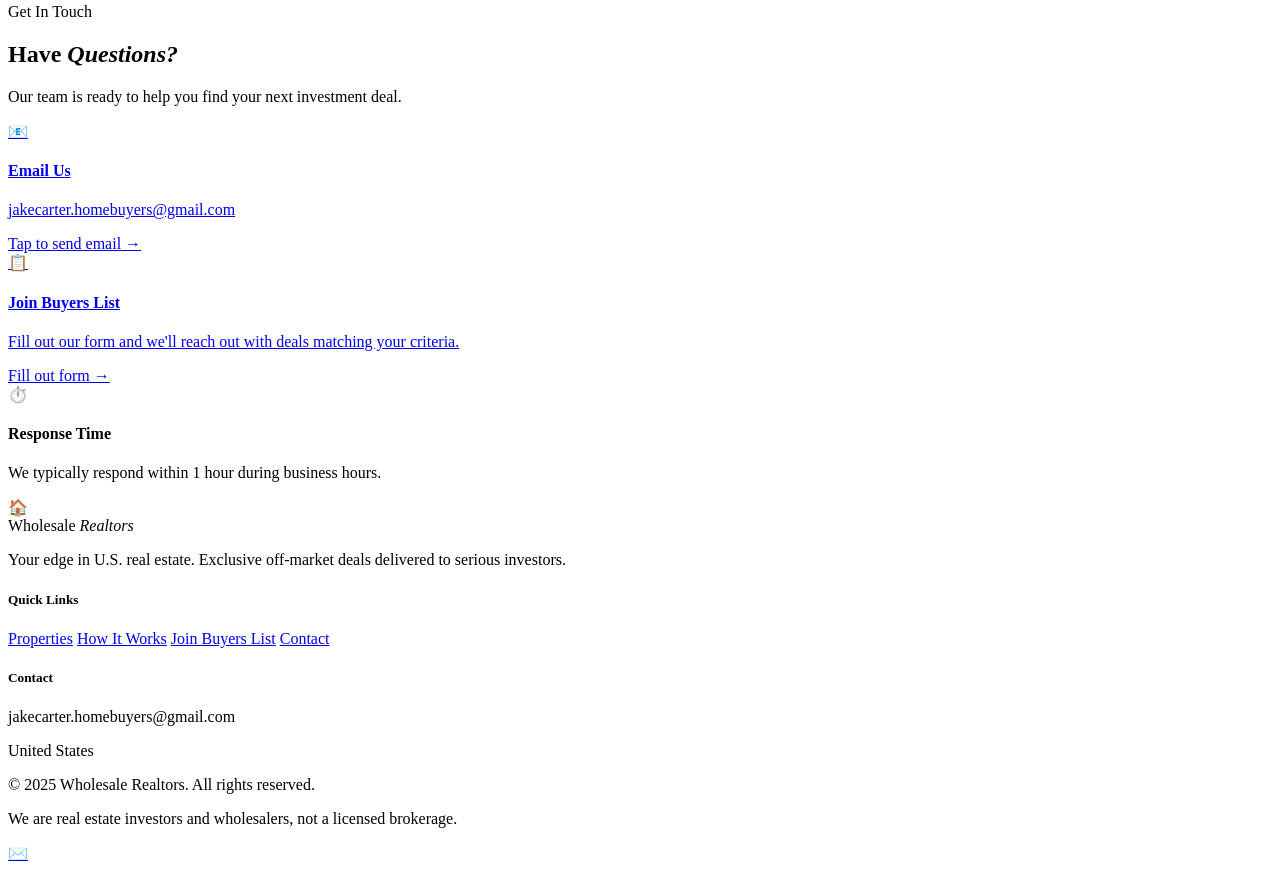
==== commit 48b55336: "Rename index-1.html to index.html" ====
--- a/index.html
+++ b/index.html
@@ -223,16 +223,18 @@
           <p>Our team is ready to help you find your next investment deal.</p>
         </div>
         <div class="contact-cards">
-          <div class="contact-card">
+          <a class="contact-card clickable-card" href="mailto:jakecarter.homebuyers@gmail.com">
             <div class="contact-icon">📧</div>
             <h4>Email Us</h4>
             <p>jakecarter.homebuyers@gmail.com</p>
-          </div>
-          <div class="contact-card">
-            <div class="contact-icon">💬</div>
-            <h4>Live Chat</h4>
-            <p>Click the chat bubble to connect with us instantly.</p>
-          </div>
+            <span class="contact-action">Tap to send email →</span>
+          </a>
+          <a class="contact-card clickable-card" href="#join">
+            <div class="contact-icon">📋</div>
+            <h4>Join Buyers List</h4>
+            <p>Fill out our form and we'll reach out with deals matching your criteria.</p>
+            <span class="contact-action">Fill out form →</span>
+          </a>
           <div class="contact-card">
             <div class="contact-icon">⏱️</div>
             <h4>Response Time</h4>
@@ -417,6 +419,12 @@
   <!--      this comment and above the script.js line            -->
   <!-- ══════════════════════════════════════════════════════════ -->
 
+
+  <!-- ═══ FLOATING EMAIL BUTTON (replace with Tawk.to bubble once connected) ═══ -->
+  <a href="mailto:jakecarter.homebuyers@gmail.com" class="floating-email-btn" title="Email Us">
+    ✉️
+  </a>
+
   <script src="script.js"></script>
 </body>
 </html>
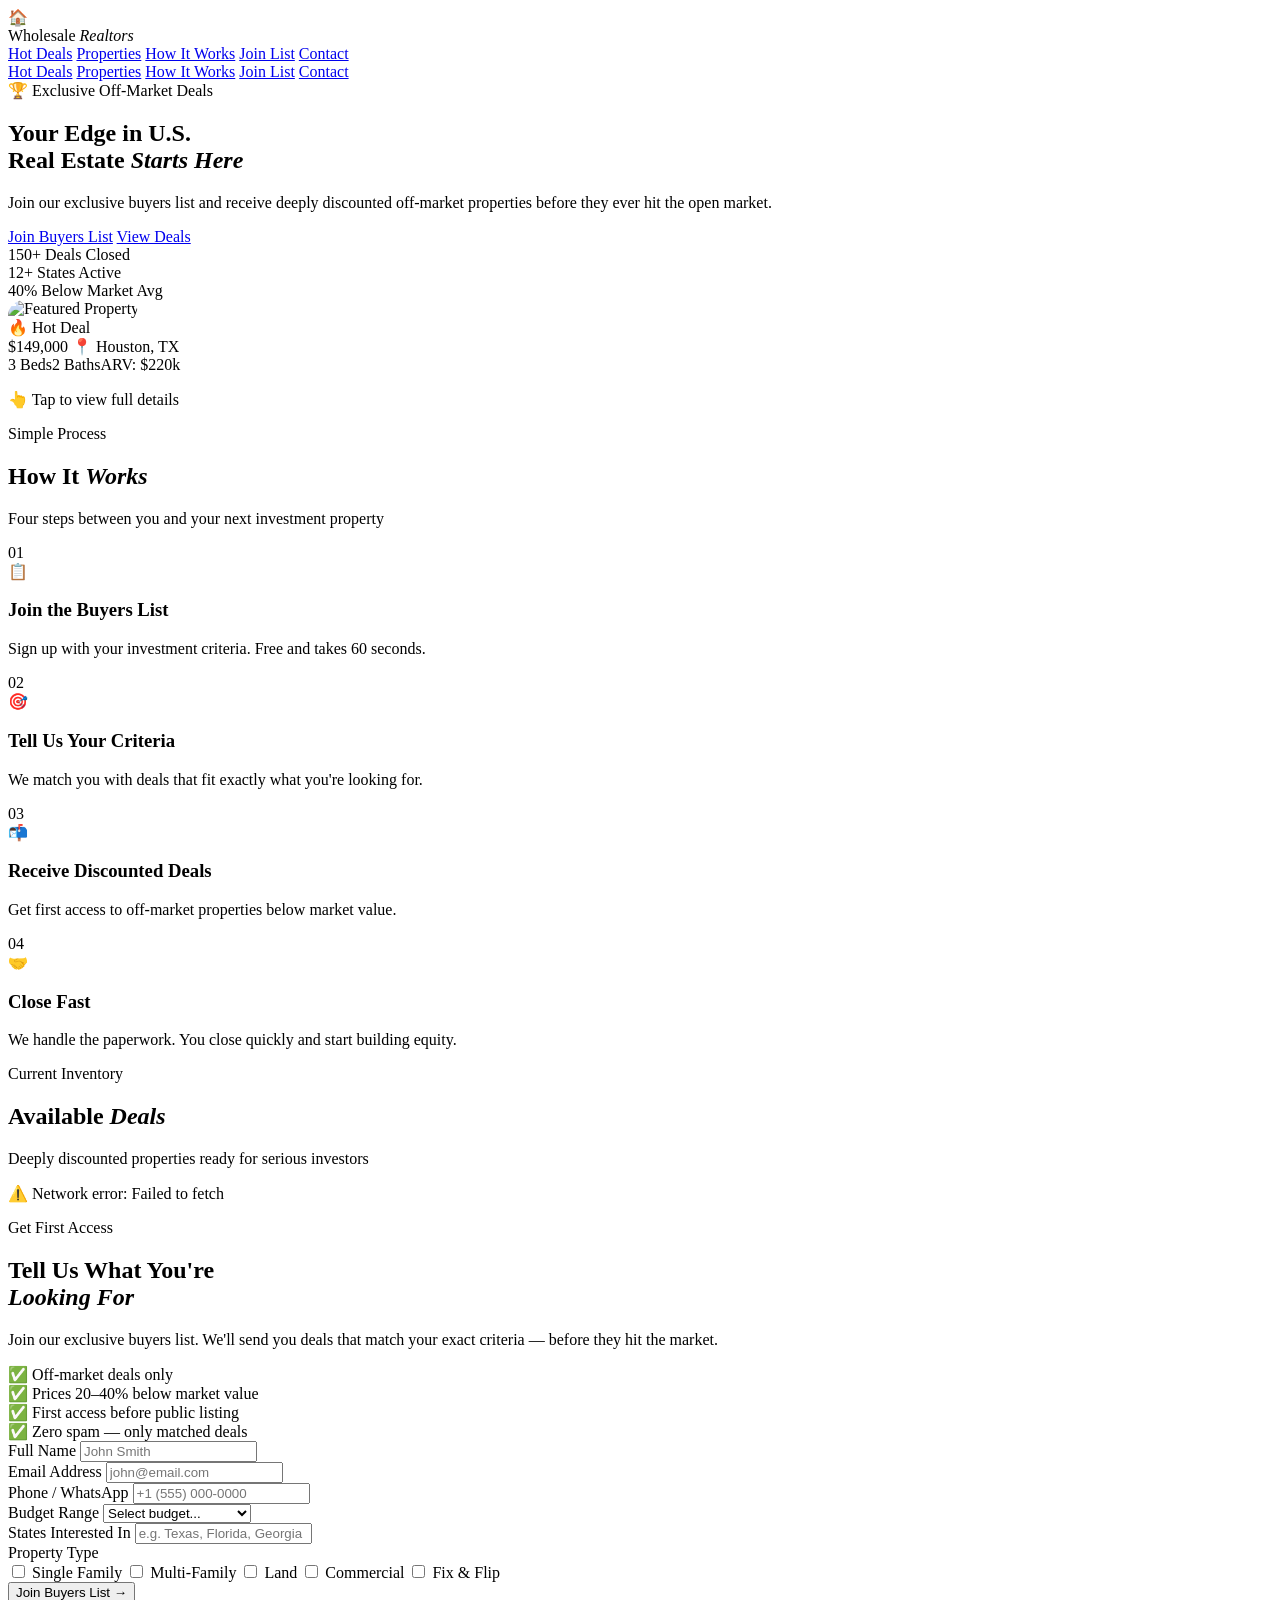
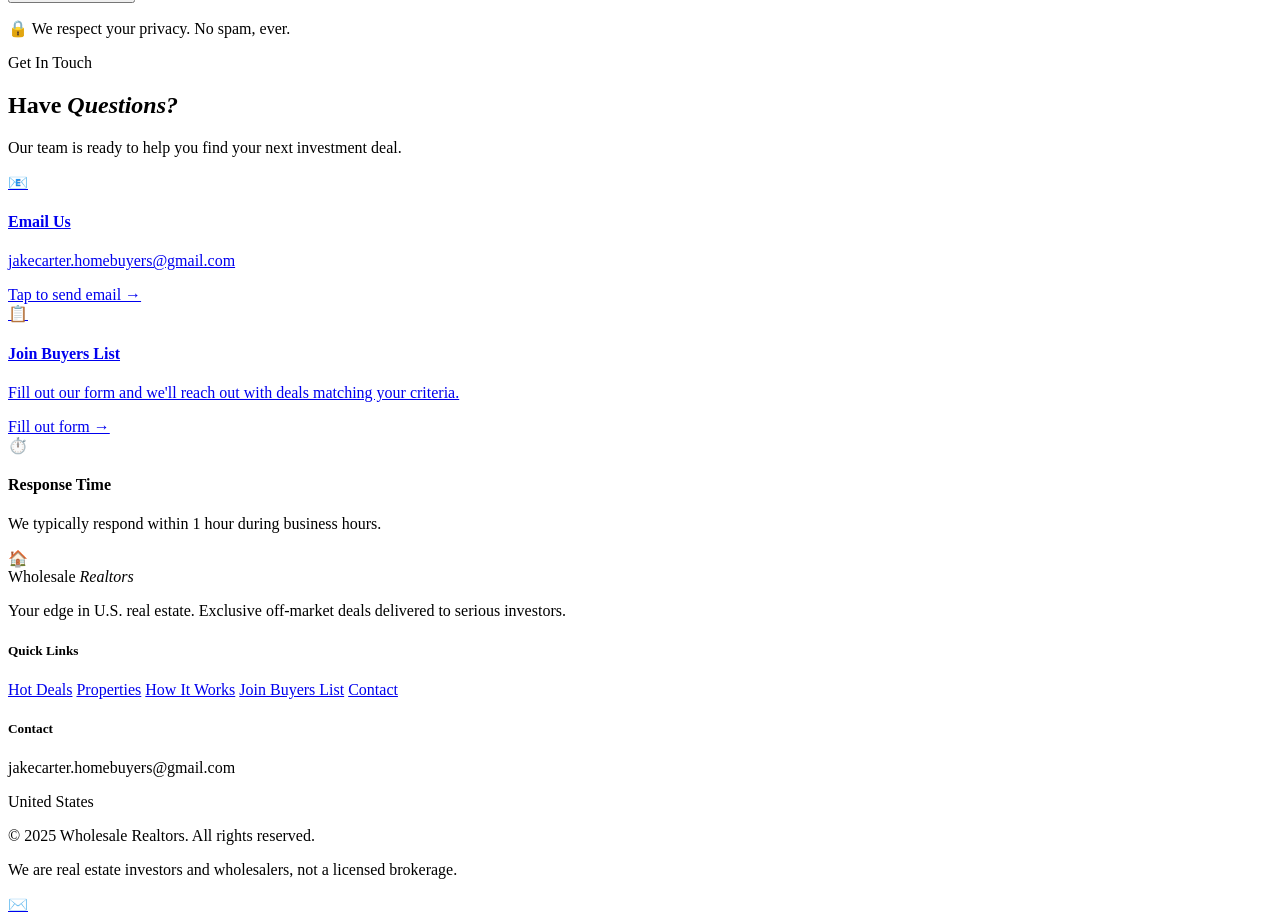
==== commit c9436abc: "Rename index-2.html to index.html" ====
--- a/index.html
+++ b/index.html
@@ -8,6 +8,14 @@
   <link rel="preconnect" href="https://fonts.gstatic.com" crossorigin/>
   <link href="https://fonts.googleapis.com/css2?family=Cormorant+Garamond:ital,wght@0,300;0,400;0,600;0,700;1,400&family=Outfit:wght@300;400;500;600;700&display=swap" rel="stylesheet"/>
   <link rel="stylesheet" href="style.css"/>
+  <!-- OneSignal -->
+  <script src="https://cdn.onesignal.com/sdks/web/v16/OneSignalSDK.page.js" defer></script>
+  <script>
+    window.OneSignalDeferred = window.OneSignalDeferred || [];
+    OneSignalDeferred.push(async function(OneSignal) {
+      await OneSignal.init({ appId: "9828e96c-6283-4948-82e7-ceef3e196f6a" });
+    });
+  </script>
 </head>
 <body>
 
@@ -18,6 +26,7 @@
       <span>Wholesale <em>Realtors</em></span>
     </div>
     <div class="nav-links">
+      <a href="#hot-deals">Hot Deals</a>
       <a href="#properties">Properties</a>
       <a href="#how-it-works">How It Works</a>
       <a href="#join">Join List</a>
@@ -29,10 +38,11 @@
   </nav>
 
   <div class="mobile-menu" id="mobileMenu">
-    <a href="#properties" onclick="closeMobile()">Properties</a>
+    <a href="#hot-deals"    onclick="closeMobile()">Hot Deals</a>
+    <a href="#properties"  onclick="closeMobile()">Properties</a>
     <a href="#how-it-works" onclick="closeMobile()">How It Works</a>
-    <a href="#join" onclick="closeMobile()">Join List</a>
-    <a href="#contact" onclick="closeMobile()">Contact</a>
+    <a href="#join"        onclick="closeMobile()">Join List</a>
+    <a href="#contact"     onclick="closeMobile()">Contact</a>
   </div>
 
   <!-- ═══ HERO ═══ -->
@@ -45,7 +55,7 @@
         <h1>Your Edge in U.S.<br/>Real Estate <em>Starts Here</em></h1>
         <p class="hero-sub">Join our exclusive buyers list and receive deeply discounted off-market properties before they ever hit the open market.</p>
         <div class="hero-btns">
-          <a href="#join" class="btn-primary">Join Buyers List</a>
+          <a href="#join"       class="btn-primary">Join Buyers List</a>
           <a href="#properties" class="btn-secondary">View Deals</a>
         </div>
         <div class="hero-stats">
@@ -66,8 +76,8 @@
         </div>
       </div>
       <div class="hero-right">
-        <div class="hero-card">
-          <img src="https://images.unsplash.com/photo-1564013799919-ab600027ffc6?w=600&q=80" alt="Featured Property"/>
+        <div class="hero-card" id="heroCard">
+          <img src="https://images.unsplash.com/photo-1564013799919-ab600027ffc6?w=600&q=80" alt="Featured Property" style="width:100%;height:260px;object-fit:cover;border-radius:16px 16px 0 0;"/>
           <div class="hero-card-badge">🔥 Hot Deal</div>
           <div class="hero-card-info">
             <span class="hero-card-price">$149,000</span>
@@ -77,9 +87,22 @@
             <span>3 Beds</span><span>2 Baths</span><span>ARV: $220k</span>
           </div>
         </div>
+        <p class="hero-card-hint">👆 Tap to view full details</p>
       </div>
     </div>
     <div class="hero-scroll"><div class="scroll-dot"></div></div>
+  </section>
+
+  <!-- ═══ HOT DEALS SECTION ═══ -->
+  <section class="section hot-deals-section" id="hot-deals" style="display:none;">
+    <div class="container">
+      <div class="section-header">
+        <span class="section-tag">🔥 Limited Opportunities</span>
+        <h2>Hot <em>Deals</em></h2>
+        <p>Our best discounted properties — move fast, these go quickly</p>
+      </div>
+      <div class="properties-grid" id="hotDealsGrid"></div>
+    </div>
   </section>
 
   <!-- ═══ HOW IT WORKS ═══ -->
@@ -95,31 +118,31 @@
           <div class="step-num">01</div>
           <div class="step-icon">📋</div>
           <h3>Join the Buyers List</h3>
-          <p>Sign up with your investment criteria — states, budget, property type. Free and takes 60 seconds.</p>
+          <p>Sign up with your investment criteria. Free and takes 60 seconds.</p>
         </div>
         <div class="step-card">
           <div class="step-num">02</div>
           <div class="step-icon">🎯</div>
           <h3>Tell Us Your Criteria</h3>
-          <p>We match you with deals that fit exactly what you're looking for. No spam. Only relevant deals.</p>
+          <p>We match you with deals that fit exactly what you're looking for.</p>
         </div>
         <div class="step-card">
           <div class="step-num">03</div>
           <div class="step-icon">📬</div>
           <h3>Receive Discounted Deals</h3>
-          <p>Get first access to off-market properties below market value before anyone else sees them.</p>
+          <p>Get first access to off-market properties below market value.</p>
         </div>
         <div class="step-card">
           <div class="step-num">04</div>
           <div class="step-icon">🤝</div>
           <h3>Close Fast</h3>
-          <p>We handle the paperwork. You close quickly and start building equity from day one.</p>
+          <p>We handle the paperwork. You close quickly and start building equity.</p>
         </div>
       </div>
     </div>
   </section>
 
-  <!-- ═══ PROPERTIES ═══ -->
+  <!-- ═══ ALL PROPERTIES ═══ -->
   <section class="section properties-section" id="properties">
     <div class="container">
       <div class="section-header">
@@ -206,7 +229,7 @@
           <div class="form-success" id="formSuccess" style="display:none;">
             <div class="success-icon">🎉</div>
             <h3>You're on the list!</h3>
-            <p>Welcome to the Wholesale Realtors buyers list. You'll receive exclusive deals directly to your inbox.</p>
+            <p>Welcome to the Wholesale Realtors buyers list. We'll reach out when we have deals matching your criteria.</p>
           </div>
         </div>
       </div>
@@ -258,6 +281,7 @@
         </div>
         <div class="footer-links">
           <h5>Quick Links</h5>
+          <a href="#hot-deals">Hot Deals</a>
           <a href="#properties">Properties</a>
           <a href="#how-it-works">How It Works</a>
           <a href="#join">Join Buyers List</a>
@@ -309,8 +333,10 @@
       <div class="admin-body">
         <div class="admin-tabs">
           <button class="admin-tab active" onclick="switchTab(this,'tab-add')">➕ Add Property</button>
-          <button class="admin-tab" onclick="switchTab(this,'tab-manage')">📋 Manage Listings</button>
-          <button class="admin-tab" onclick="switchTab(this,'tab-leads')">👥 View Leads</button>
+          <button class="admin-tab" onclick="switchTab(this,'tab-manage')">📋 Manage</button>
+          <button class="admin-tab" onclick="switchTab(this,'tab-hero')">⭐ Hero Card</button>
+          <button class="admin-tab" onclick="switchTab(this,'tab-leads')">👥 Leads</button>
+          <button class="admin-tab" onclick="switchTab(this,'tab-notif')">📣 Notify</button>
         </div>
 
         <!-- ADD PROPERTY -->
@@ -330,7 +356,7 @@
                 <input type="text" id="a-arv" placeholder="e.g. $220,000"/>
               </div>
               <div class="form-group full">
-                <label>Full Address (Street, City, State) *</label>
+                <label>Full Address *</label>
                 <input type="text" id="a-location" placeholder="e.g. 123 Oak Street, Dallas, TX 75201" required/>
               </div>
               <div class="form-group">
@@ -366,6 +392,20 @@
                 <label>Property Description</label>
                 <textarea id="a-description" rows="5" placeholder="Describe the property — condition, investment opportunity, neighborhood, repairs needed..."></textarea>
               </div>
+              <!-- Hot Deal & Hero toggles -->
+              <div class="form-group full">
+                <div class="toggle-row">
+                  <label class="toggle-label big">
+                    <input type="checkbox" id="a-hotdeal"/>
+                    🔥 Mark as Hot Deal — shows in Hot Deals section with badge
+                  </label>
+                  <label class="toggle-label big" style="margin-top:10px;">
+                    <input type="checkbox" id="a-hero"/>
+                    ⭐ Show on Hero Card — replaces the top card on homepage
+                  </label>
+                </div>
+              </div>
+              <!-- Images -->
               <div class="form-group full">
                 <label>Property Images * (select multiple)</label>
                 <div class="upload-area" id="uploadArea">
@@ -376,8 +416,17 @@
                 </div>
                 <div class="image-previews" id="imagePreviews"></div>
               </div>
-              <div class="form-group full">
-                <label>Video URL (YouTube, Vimeo, or direct MP4 link)</label>
+              <!-- Video upload -->
+              <div class="form-group full">
+                <label>Video Tour — Upload directly</label>
+                <div class="upload-area" style="margin-bottom:12px;">
+                  <div class="upload-icon">🎥</div>
+                  <p>Upload a video from your phone</p>
+                  <span>MP4, MOV, WEBM — up to 100MB</span>
+                  <input type="file" id="a-video-file" accept="video/*" style="position:absolute;inset:0;opacity:0;cursor:pointer;width:100%;height:100%;"/>
+                </div>
+                <div id="videoPreviews"></div>
+                <label style="margin-top:8px;display:block;">Or paste a YouTube / Vimeo URL instead</label>
                 <input type="text" id="a-video" placeholder="e.g. https://youtube.com/watch?v=abc123"/>
               </div>
             </div>
@@ -393,8 +442,17 @@
 
         <!-- MANAGE LISTINGS -->
         <div class="admin-tab-content" id="tab-manage">
+          <p style="color:var(--muted);font-size:0.82rem;margin-bottom:16px;">Toggle 🔥 Hot Deal or ⭐ Hero Card directly from here.</p>
           <div id="manageListings">
-            <div class="loading-state"><div class="spinner"></div><p>Loading listings...</p></div>
+            <div class="loading-state"><div class="spinner"></div><p>Loading...</p></div>
+          </div>
+        </div>
+
+        <!-- HERO CARD SELECTOR -->
+        <div class="admin-tab-content" id="tab-hero">
+          <p style="color:var(--muted);font-size:0.82rem;margin-bottom:16px;">Tap any property below to set it as the hero card on your homepage.</p>
+          <div id="heroSelectorList">
+            <div class="loading-state"><div class="spinner"></div><p>Loading...</p></div>
           </div>
         </div>
 
@@ -404,26 +462,47 @@
             <div class="loading-state"><div class="spinner"></div><p>Loading leads...</p></div>
           </div>
         </div>
+
+        <!-- SEND NOTIFICATION -->
+        <div class="admin-tab-content" id="tab-notif">
+          <div class="notif-panel">
+            <div class="notif-icon">📣</div>
+            <h3>Send Push Notification</h3>
+            <p>Type a short message and blast it to everyone who subscribed to notifications from your site.</p>
+            <div class="notif-examples">
+              <p style="font-size:0.78rem;color:var(--muted);margin-bottom:8px;">Examples:</p>
+              <div class="notif-example" onclick="document.getElementById('notifMessage').value=this.textContent.trim()">Hey! Check your email or spam folder — we found a deal for you 📬</div>
+              <div class="notif-example" onclick="document.getElementById('notifMessage').value=this.textContent.trim()">New property just dropped! Visit our site to see the latest deals 🏠</div>
+              <div class="notif-example" onclick="document.getElementById('notifMessage').value=this.textContent.trim()">Reminder: Join our buyers list to get first access to exclusive deals ✅</div>
+            </div>
+            <textarea id="notifMessage" rows="4" placeholder="Type your message here..." style="width:100%;background:var(--slate);border:1px solid var(--border);border-radius:8px;padding:14px;color:var(--text);font-family:'Outfit',sans-serif;font-size:0.9rem;outline:none;margin:16px 0;resize:vertical;"></textarea>
+            <button class="btn-primary" id="sendNotifBtn" onclick="sendPushNotification()" style="width:100%;">📣 Send Notification</button>
+            <p style="font-size:0.72rem;color:var(--muted);margin-top:12px;text-align:center;">Only subscribers who allowed notifications will receive this.</p>
+          </div>
+        </div>
       </div>
     </div>
   </div>
 
+  <!-- ═══ FLOATING EMAIL BUTTON ═══ -->
+  <a href="mailto:jakecarter.homebuyers@gmail.com" class="floating-email-btn" title="Email Us">✉️</a>
+
   <!-- ══════════════════════════════════════════════════════════ -->
-  <!--   ✅  PASTE YOUR TAWK.TO LIVE CHAT SCRIPT BELOW HERE     -->
-  <!--                                                           -->
-  <!--   HOW TO GET YOUR SCRIPT:                                 -->
-  <!--   1. Go to tawk.to and sign up for a free account         -->
-  <!--   2. Create a new property called "Wholesale Realtors"    -->
-  <!--   3. Go to Admin > Chat Widget > copy the embed code      -->
-  <!--   4. Paste the <script>...</script> block right below     -->
-  <!--      this comment and above the script.js line            -->
+  <!--   ✅  TAWK.TO LIVE CHAT — DO NOT REMOVE                  -->
   <!-- ══════════════════════════════════════════════════════════ -->
-
-
-  <!-- ═══ FLOATING EMAIL BUTTON (replace with Tawk.to bubble once connected) ═══ -->
-  <a href="mailto:jakecarter.homebuyers@gmail.com" class="floating-email-btn" title="Email Us">
-    ✉️
-  </a>
+  <!--Start of Tawk.to Script-->
+  <script type="text/javascript">
+  var Tawk_API=Tawk_API||{}, Tawk_LoadStart=new Date();
+  (function(){
+  var s1=document.createElement("script"),s0=document.getElementsByTagName("script")[0];
+  s1.async=true;
+  s1.src='https://embed.tawk.to/69e5343e3ca1cc1c339ffa10/1jmjl85t3';
+  s1.charset='UTF-8';
+  s1.setAttribute('crossorigin','*');
+  s0.parentNode.insertBefore(s1,s0);
+  })();
+  </script>
+  <!--End of Tawk.to Script-->
 
   <script src="script.js"></script>
 </body>
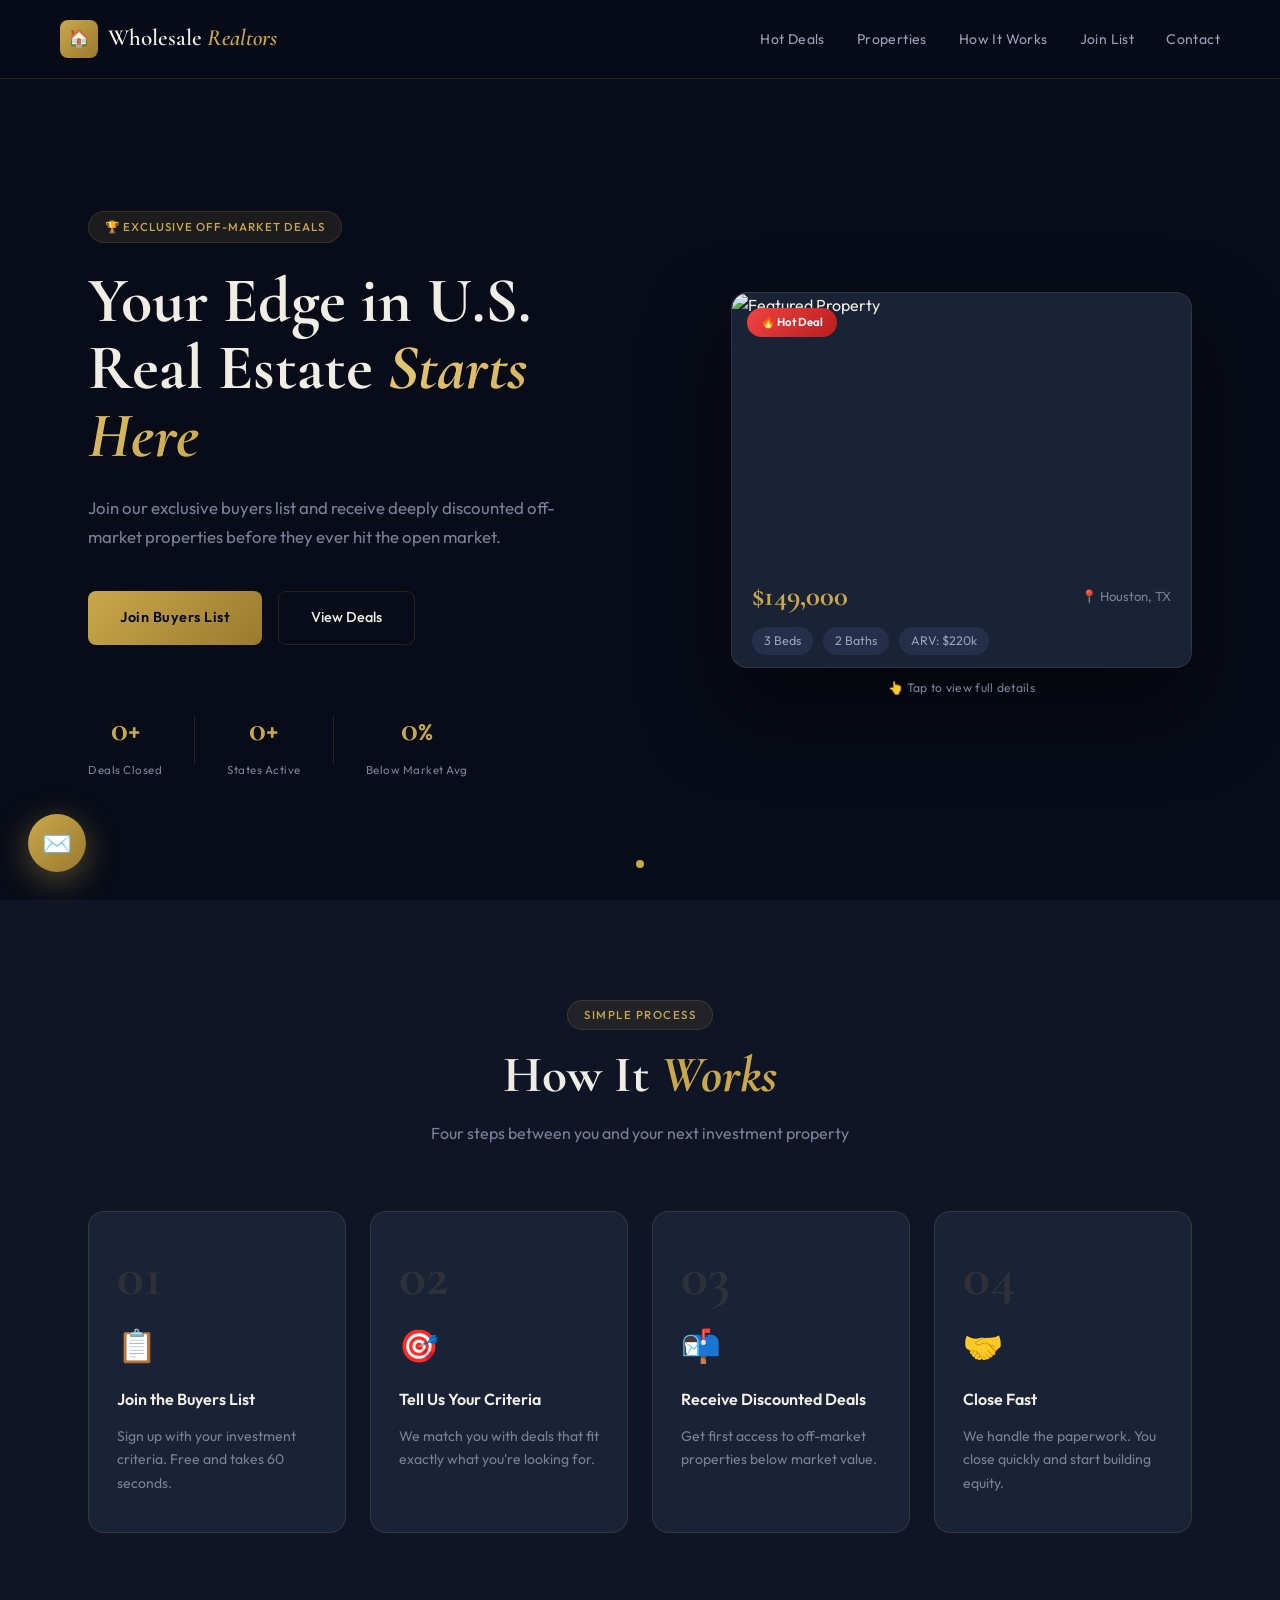
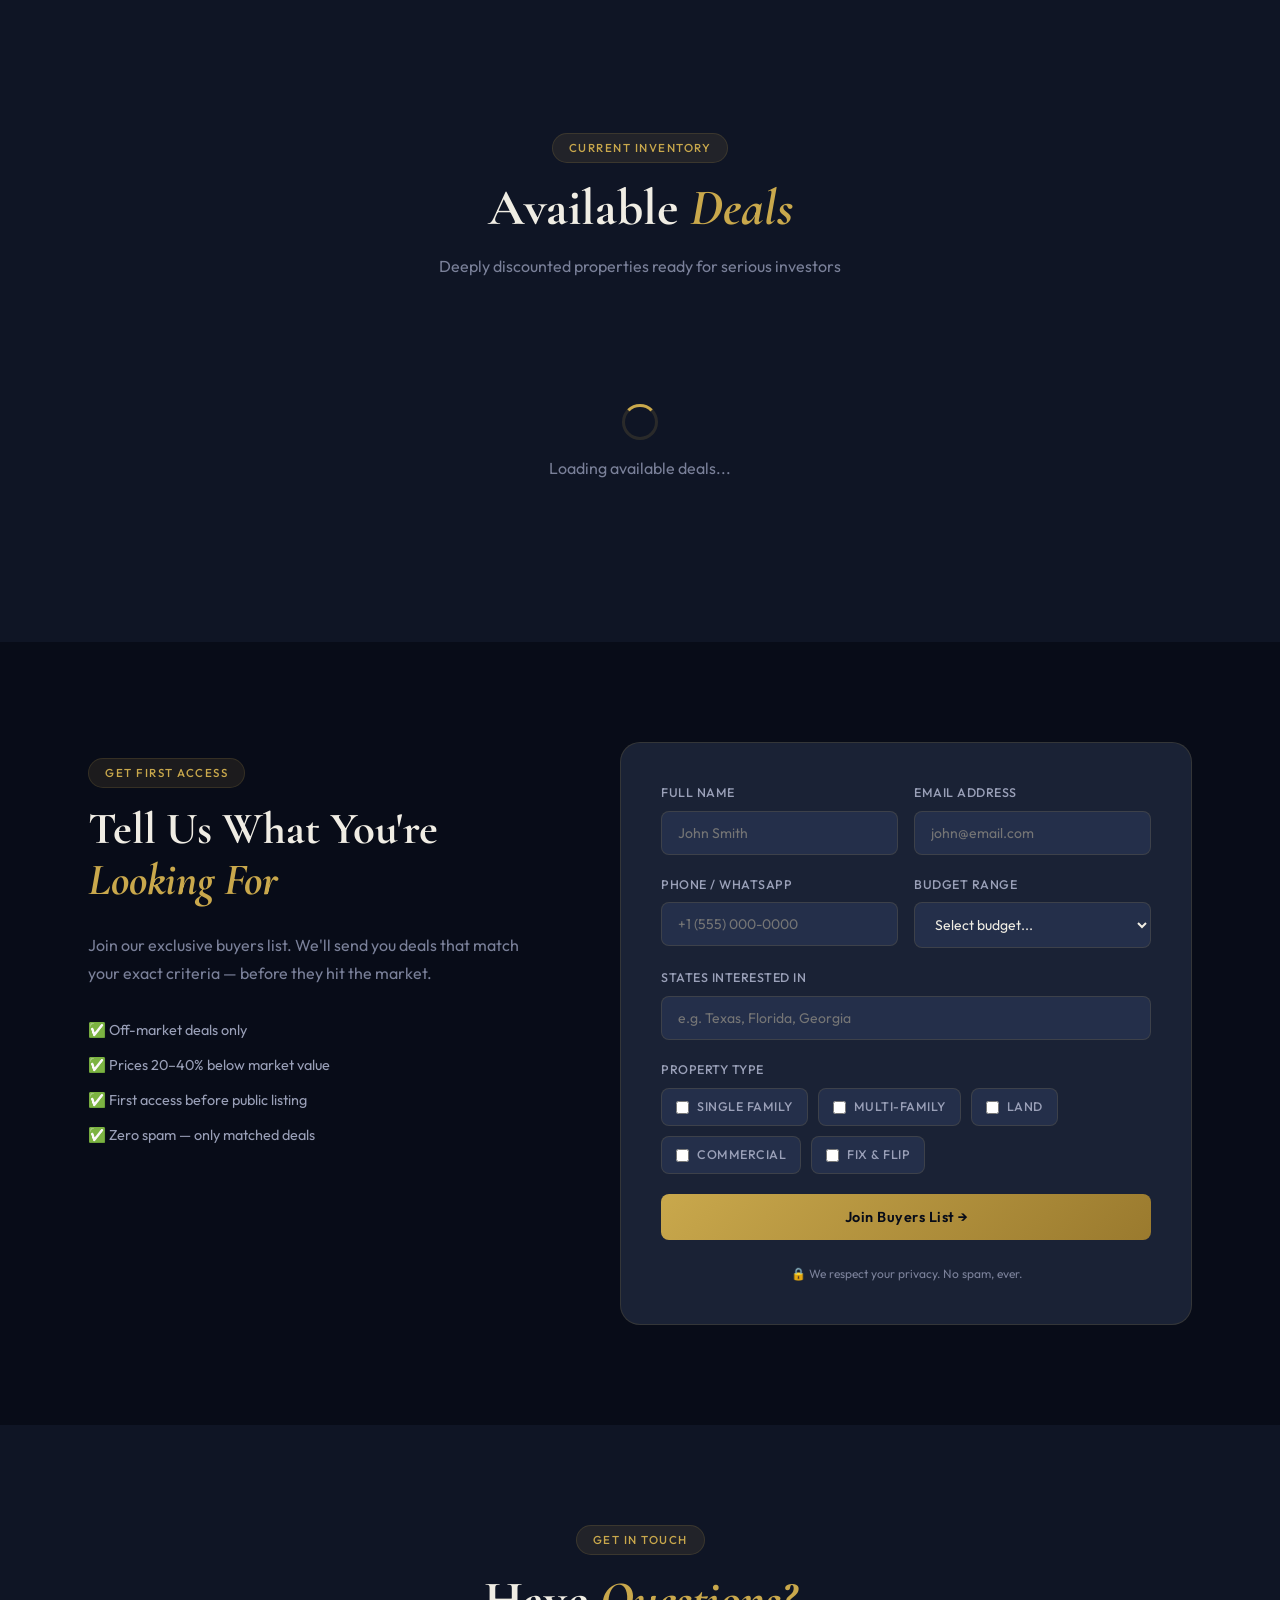
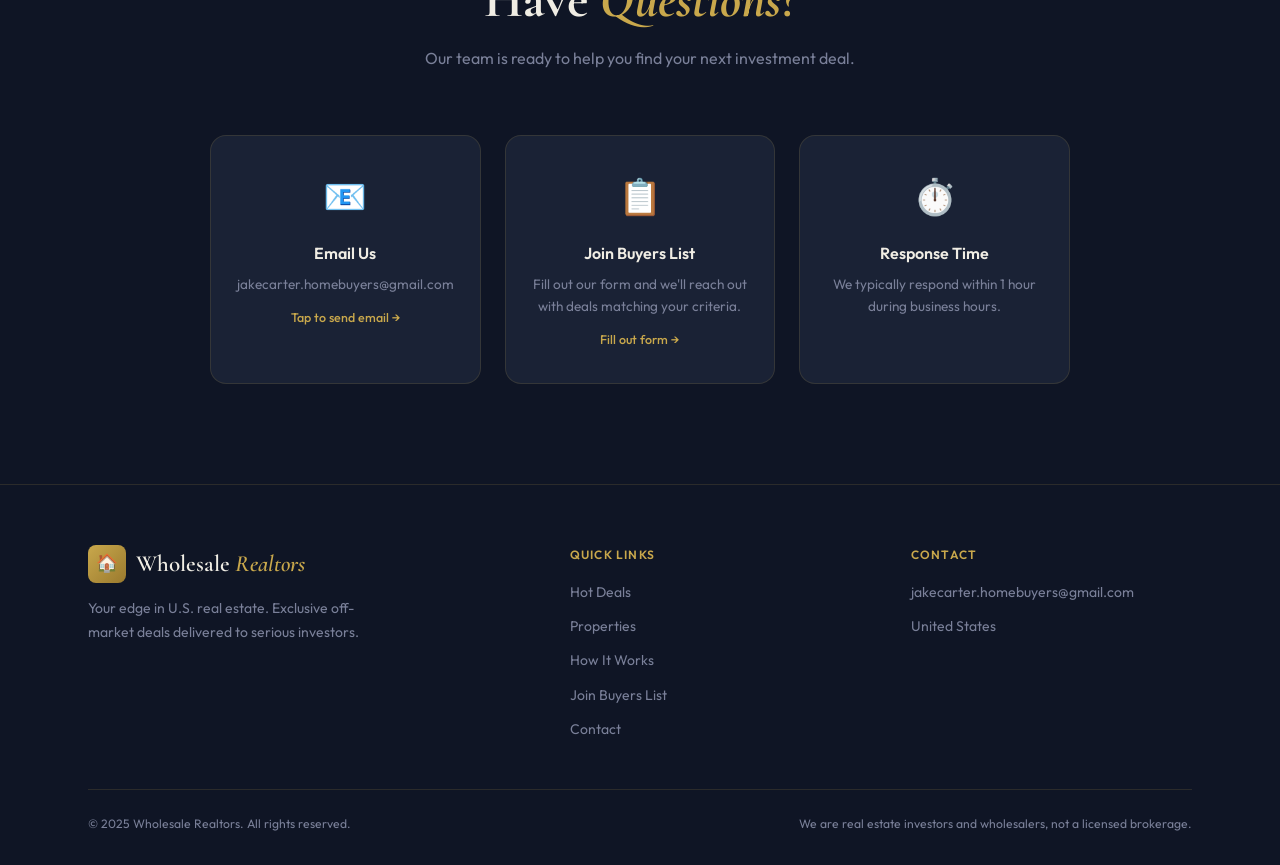
==== commit 1e7b33b6: "Add files via upload" ====
--- a/index.html
+++ b/index.html
@@ -8,8 +8,6 @@
   <link rel="preconnect" href="https://fonts.gstatic.com" crossorigin/>
   <link href="https://fonts.googleapis.com/css2?family=Cormorant+Garamond:ital,wght@0,300;0,400;0,600;0,700;1,400&family=Outfit:wght@300;400;500;600;700&display=swap" rel="stylesheet"/>
   <link rel="stylesheet" href="style.css"/>
-  <!-- OneSignal -->
-  <script src="https://cdn.onesignal.com/sdks/web/v16/OneSignalSDK.page.js" defer></script>
   <script>
     window.OneSignalDeferred = window.OneSignalDeferred || [];
     OneSignalDeferred.push(async function(OneSignal) {
@@ -336,7 +334,6 @@
           <button class="admin-tab" onclick="switchTab(this,'tab-manage')">📋 Manage</button>
           <button class="admin-tab" onclick="switchTab(this,'tab-hero')">⭐ Hero Card</button>
           <button class="admin-tab" onclick="switchTab(this,'tab-leads')">👥 Leads</button>
-          <button class="admin-tab" onclick="switchTab(this,'tab-notif')">📣 Notify</button>
         </div>
 
         <!-- ADD PROPERTY -->
@@ -463,23 +460,6 @@
           </div>
         </div>
 
-        <!-- SEND NOTIFICATION -->
-        <div class="admin-tab-content" id="tab-notif">
-          <div class="notif-panel">
-            <div class="notif-icon">📣</div>
-            <h3>Send Push Notification</h3>
-            <p>Type a short message and blast it to everyone who subscribed to notifications from your site.</p>
-            <div class="notif-examples">
-              <p style="font-size:0.78rem;color:var(--muted);margin-bottom:8px;">Examples:</p>
-              <div class="notif-example" onclick="document.getElementById('notifMessage').value=this.textContent.trim()">Hey! Check your email or spam folder — we found a deal for you 📬</div>
-              <div class="notif-example" onclick="document.getElementById('notifMessage').value=this.textContent.trim()">New property just dropped! Visit our site to see the latest deals 🏠</div>
-              <div class="notif-example" onclick="document.getElementById('notifMessage').value=this.textContent.trim()">Reminder: Join our buyers list to get first access to exclusive deals ✅</div>
-            </div>
-            <textarea id="notifMessage" rows="4" placeholder="Type your message here..." style="width:100%;background:var(--slate);border:1px solid var(--border);border-radius:8px;padding:14px;color:var(--text);font-family:'Outfit',sans-serif;font-size:0.9rem;outline:none;margin:16px 0;resize:vertical;"></textarea>
-            <button class="btn-primary" id="sendNotifBtn" onclick="sendPushNotification()" style="width:100%;">📣 Send Notification</button>
-            <p style="font-size:0.72rem;color:var(--muted);margin-top:12px;text-align:center;">Only subscribers who allowed notifications will receive this.</p>
-          </div>
-        </div>
       </div>
     </div>
   </div>
--- a/style.css
+++ b/style.css
@@ -0,0 +1,483 @@
+/* ═══════════════════════════════════════════════
+   WHOLESALE REALTORS — style.css
+   Dark Luxury: Navy + Gold Theme
+═══════════════════════════════════════════════ */
+:root {
+  --gold:        #C9A84C;
+  --gold-light:  #E8C97A;
+  --gold-dark:   #9A7A2E;
+  --navy:        #080C18;
+  --navy-mid:    #0F1525;
+  --navy-light:  #1A2235;
+  --slate:       #242F4A;
+  --text:        #F0EDE4;
+  --muted:       #7A8099;
+  --muted-light: #9AA0B8;
+  --success:     #22C55E;
+  --danger:      #EF4444;
+  --hot:         #EF4444;
+  --border:      rgba(201,168,76,0.15);
+}
+* { margin:0; padding:0; box-sizing:border-box; }
+html { scroll-behavior:smooth; }
+body { font-family:'Outfit',sans-serif; background:var(--navy); color:var(--text); overflow-x:hidden; line-height:1.6; }
+a { text-decoration:none; color:inherit; }
+img { max-width:100%; display:block; }
+::-webkit-scrollbar { width:5px; }
+::-webkit-scrollbar-track { background:var(--navy); }
+::-webkit-scrollbar-thumb { background:var(--gold-dark); border-radius:3px; }
+
+/* ─── NAV ─── */
+nav { position:fixed; top:0; left:0; right:0; z-index:900; display:flex; align-items:center; justify-content:space-between; padding:20px 60px; background:rgba(8,12,24,0.93); backdrop-filter:blur(24px); border-bottom:1px solid var(--border); transition:padding 0.3s; }
+nav.scrolled { padding:13px 60px; }
+.nav-logo { font-family:'Cormorant Garamond',serif; font-size:1.45rem; font-weight:600; color:var(--text); cursor:pointer; display:flex; align-items:center; gap:10px; user-select:none; }
+.nav-logo em { font-style:italic; color:var(--gold); }
+.logo-icon { width:38px; height:38px; background:linear-gradient(135deg,var(--gold),var(--gold-dark)); border-radius:8px; display:flex; align-items:center; justify-content:center; font-size:1.1rem; flex-shrink:0; }
+.nav-links { display:flex; align-items:center; gap:32px; }
+.nav-links a { color:var(--muted-light); font-size:0.875rem; font-weight:400; letter-spacing:0.4px; transition:color 0.2s; }
+.nav-links a:hover { color:var(--gold); }
+.hamburger { display:none; flex-direction:column; gap:5px; cursor:pointer; }
+.hamburger span { display:block; width:24px; height:2px; background:var(--gold); border-radius:2px; }
+.mobile-menu { display:none; flex-direction:column; position:fixed; top:72px; left:0; right:0; z-index:898; background:var(--navy-mid); border-bottom:1px solid var(--border); padding:20px 30px; gap:20px; }
+.mobile-menu.open { display:flex; }
+.mobile-menu a { color:var(--muted-light); font-size:1rem; }
+
+/* ─── BUTTONS ─── */
+.btn-primary { display:inline-flex; align-items:center; justify-content:center; background:linear-gradient(135deg,var(--gold),var(--gold-dark)); color:var(--navy); padding:14px 32px; border-radius:8px; font-weight:600; font-size:0.9rem; letter-spacing:0.5px; border:none; cursor:pointer; transition:opacity 0.2s,transform 0.2s; font-family:'Outfit',sans-serif; }
+.btn-primary:hover { opacity:0.88; transform:translateY(-2px); }
+.btn-primary:disabled { opacity:0.5; transform:none; cursor:not-allowed; }
+.btn-secondary { display:inline-flex; align-items:center; justify-content:center; background:transparent; color:var(--text); padding:14px 32px; border-radius:8px; font-weight:500; font-size:0.9rem; border:1px solid var(--border); cursor:pointer; transition:border-color 0.2s,color 0.2s,transform 0.2s; font-family:'Outfit',sans-serif; }
+.btn-secondary:hover { border-color:var(--gold); color:var(--gold); transform:translateY(-2px); }
+.full-btn { width:100%; }
+
+/* ─── SECTION ─── */
+.section { padding:100px 0; }
+.container { max-width:1200px; margin:0 auto; padding:0 48px; }
+.section-header { text-align:center; margin-bottom:64px; }
+.section-tag { display:inline-block; background:rgba(201,168,76,0.1); border:1px solid var(--border); color:var(--gold); padding:5px 16px; border-radius:100px; font-size:0.72rem; font-weight:500; letter-spacing:1.5px; text-transform:uppercase; margin-bottom:16px; }
+.section-header h2 { font-family:'Cormorant Garamond',serif; font-size:clamp(2.2rem,4vw,3.2rem); font-weight:700; color:var(--text); line-height:1.15; margin-bottom:16px; }
+.section-header h2 em { font-style:italic; color:var(--gold); }
+.section-header p { color:var(--muted); font-size:1rem; max-width:500px; margin:0 auto; }
+
+/* ─── HERO ─── */
+.hero { min-height:100vh; position:relative; overflow:hidden; display:flex; align-items:center; padding-top:90px; }
+.hero-bg { position:absolute; inset:0; background-image:url('https://images.unsplash.com/photo-1600596542815-ffad4c1539a9?w=1800&q=80'); background-size:cover; background-position:center; opacity:0.1; }
+.hero-overlay { position:absolute; inset:0; background:linear-gradient(100deg,rgba(8,12,24,0.98) 50%,rgba(8,12,24,0.65) 100%); }
+.hero-content { position:relative; z-index:2; max-width:1200px; margin:0 auto; padding:80px 48px; display:grid; grid-template-columns:1.1fr 0.9fr; gap:80px; align-items:center; width:100%; }
+.hero-badge { display:inline-flex; align-items:center; gap:8px; background:rgba(201,168,76,0.1); border:1px solid var(--border); padding:6px 16px; border-radius:100px; font-size:0.72rem; font-weight:500; color:var(--gold); letter-spacing:1px; text-transform:uppercase; margin-bottom:24px; }
+.hero h1 { font-family:'Cormorant Garamond',serif; font-size:clamp(3rem,5vw,5rem); font-weight:700; line-height:1.05; color:var(--text); margin-bottom:24px; }
+.hero h1 em { font-style:italic; background:linear-gradient(135deg,var(--gold-light),var(--gold)); -webkit-background-clip:text; -webkit-text-fill-color:transparent; background-clip:text; }
+.hero-sub { font-size:1.05rem; color:var(--muted); line-height:1.75; margin-bottom:40px; max-width:480px; }
+.hero-btns { display:flex; gap:16px; flex-wrap:wrap; margin-bottom:56px; }
+.hero-stats { display:flex; align-items:center; gap:32px; }
+.stat { text-align:center; }
+.stat-num { font-family:'Cormorant Garamond',serif; font-size:2.2rem; font-weight:700; color:var(--gold); }
+.stat-plus { font-size:1.4rem; color:var(--gold); font-weight:600; }
+.stat-label { display:block; font-size:0.72rem; color:var(--muted); letter-spacing:0.5px; margin-top:4px; }
+.stat-divider { width:1px; height:48px; background:var(--border); }
+.hero-right { position:relative; }
+.hero-card { background:var(--navy-light); border:1px solid var(--border); border-radius:16px; overflow:hidden; box-shadow:0 40px 80px rgba(0,0,0,0.5); transition:transform 0.3s,border-color 0.3s; }
+.hero-card:hover { transform:translateY(-4px); border-color:var(--gold); }
+.hero-card-img-wrap { height:260px; overflow:hidden; }
+.hero-card-img-wrap img { width:100%; height:100%; object-fit:cover; transition:transform 0.4s; }
+.hero-card:hover .hero-card-img-wrap img { transform:scale(1.04); }
+.hero-card-badge { position:absolute; top:16px; left:16px; background:linear-gradient(135deg,#EF4444,#B91C1C); color:white; padding:5px 14px; border-radius:100px; font-size:0.72rem; font-weight:600; }
+.hero-card-info { padding:20px 20px 8px; display:flex; justify-content:space-between; align-items:center; }
+.hero-card-price { font-family:'Cormorant Garamond',serif; font-size:1.8rem; font-weight:700; color:var(--gold); }
+.hero-card-loc { font-size:0.82rem; color:var(--muted); }
+.hero-card-details { padding:0 20px 12px; display:flex; gap:10px; }
+.hero-card-details span { font-size:0.78rem; color:var(--muted-light); background:var(--slate); padding:4px 12px; border-radius:100px; }
+.hero-card-cta { padding:12px 20px; text-align:center; font-size:0.8rem; color:var(--gold); font-weight:500; border-top:1px solid var(--border); background:rgba(201,168,76,0.05); }
+.hero-scroll { position:absolute; bottom:32px; left:50%; transform:translateX(-50%); z-index:2; }
+.scroll-dot { width:8px; height:8px; background:var(--gold); border-radius:50%; animation:scrollBounce 2s infinite; }
+@keyframes scrollBounce { 0%,100%{transform:translateY(0);opacity:1;} 50%{transform:translateY(12px);opacity:0.4;} }
+
+/* ─── HOW IT WORKS ─── */
+.how-it-works { background:var(--navy-mid); }
+.steps-grid { display:grid; grid-template-columns:repeat(4,1fr); gap:24px; }
+.step-card { background:var(--navy-light); border:1px solid var(--border); border-radius:16px; padding:36px 28px; position:relative; overflow:hidden; transition:transform 0.3s,border-color 0.3s; }
+.step-card:hover { transform:translateY(-6px); border-color:var(--gold); }
+.step-card::before { content:''; position:absolute; top:0; left:0; right:0; height:3px; background:linear-gradient(90deg,var(--gold),var(--gold-dark)); opacity:0; transition:opacity 0.3s; }
+.step-card:hover::before { opacity:1; }
+.step-num { font-family:'Cormorant Garamond',serif; font-size:3.5rem; font-weight:700; color:rgba(201,168,76,0.12); line-height:1; margin-bottom:16px; }
+.step-icon { font-size:2rem; margin-bottom:16px; }
+.step-card h3 { font-size:1rem; font-weight:600; color:var(--text); margin-bottom:12px; }
+.step-card p { font-size:0.875rem; color:var(--muted); line-height:1.7; }
+
+/* ─── HOT DEALS SECTION ─── */
+.hot-deals-section { background:var(--navy); position:relative; }
+.hot-deals-section::before { content:''; position:absolute; top:0; left:0; right:0; height:2px; background:linear-gradient(90deg,transparent,#EF4444,transparent); }
+
+/* ─── PROPERTIES GRID ─── */
+.properties-section { background:var(--navy-mid); }
+.properties-grid { display:grid; grid-template-columns:repeat(3,1fr); gap:28px; }
+.property-card { background:var(--navy-light); border:1px solid var(--border); border-radius:16px; overflow:hidden; cursor:pointer; transition:transform 0.3s,box-shadow 0.3s,border-color 0.3s; }
+.property-card:hover { transform:translateY(-6px); box-shadow:0 24px 60px rgba(0,0,0,0.4); border-color:var(--gold); }
+.property-card.is-hot { border-color:rgba(239,68,68,0.3); }
+.property-card.is-hot:hover { border-color:#EF4444; }
+.prop-img-wrap { position:relative; overflow:hidden; height:220px; }
+.prop-img-wrap img { width:100%; height:100%; object-fit:cover; transition:transform 0.4s; }
+.property-card:hover .prop-img-wrap img { transform:scale(1.05); }
+.prop-status { position:absolute; top:12px; left:12px; padding:4px 12px; border-radius:100px; font-size:0.68rem; font-weight:600; }
+.status-available { background:rgba(34,197,94,0.2); color:#22C55E; border:1px solid rgba(34,197,94,0.35); }
+.status-contract { background:rgba(234,179,8,0.2); color:#EAB308; border:1px solid rgba(234,179,8,0.35); }
+.status-sold { background:rgba(239,68,68,0.2); color:#EF4444; border:1px solid rgba(239,68,68,0.35); }
+.prop-hot-badge { position:absolute; top:12px; right:12px; background:linear-gradient(135deg,#EF4444,#B91C1C); color:white; padding:4px 12px; border-radius:100px; font-size:0.68rem; font-weight:600; }
+.prop-deal-type { position:absolute; bottom:12px; right:12px; background:rgba(8,12,24,0.85); color:var(--gold); padding:4px 12px; border-radius:100px; font-size:0.68rem; font-weight:500; border:1px solid var(--border); }
+.prop-body { padding:20px; }
+.prop-price { font-family:'Cormorant Garamond',serif; font-size:1.8rem; font-weight:700; color:var(--gold); margin-bottom:4px; }
+.prop-title { font-size:0.95rem; font-weight:500; color:var(--text); margin-bottom:6px; }
+.prop-location { font-size:0.8rem; color:var(--muted); margin-bottom:16px; }
+.prop-meta { display:flex; gap:10px; flex-wrap:wrap; margin-bottom:14px; }
+.prop-meta span { font-size:0.76rem; color:var(--muted-light); background:var(--slate); padding:4px 10px; border-radius:6px; }
+.prop-arv { background:rgba(201,168,76,0.08); border:1px solid var(--border); border-radius:8px; padding:10px 14px; display:flex; justify-content:space-between; align-items:center; }
+.prop-arv span:first-child { font-size:0.72rem; color:var(--muted); }
+.prop-arv span:last-child { font-size:0.88rem; font-weight:600; color:var(--gold-light); }
+.loading-state { grid-column:1/-1; text-align:center; padding:60px; color:var(--muted); }
+.spinner { width:36px; height:36px; border:3px solid var(--border); border-top-color:var(--gold); border-radius:50%; animation:spin 0.8s linear infinite; margin:0 auto 16px; }
+@keyframes spin { to{transform:rotate(360deg);} }
+.no-properties { text-align:center; padding:80px 20px; }
+.no-prop-icon { font-size:4rem; margin-bottom:20px; }
+.no-properties h3 { font-family:'Cormorant Garamond',serif; font-size:2rem; color:var(--text); margin-bottom:12px; }
+.no-properties p { color:var(--muted); margin-bottom:24px; }
+
+/* ─── JOIN SECTION ─── */
+.join-section { background:var(--navy); }
+.join-wrapper { display:grid; grid-template-columns:1fr 1.2fr; gap:80px; align-items:start; }
+.join-left { padding-top:16px; }
+.join-left h2 { font-family:'Cormorant Garamond',serif; font-size:clamp(2rem,3.5vw,3rem); font-weight:700; color:var(--text); margin-bottom:24px; line-height:1.15; }
+.join-left h2 em { font-style:italic; color:var(--gold); }
+.join-left > p { color:var(--muted); line-height:1.75; margin-bottom:32px; }
+.join-perks { display:flex; flex-direction:column; gap:12px; }
+.perk { font-size:0.9rem; color:var(--muted-light); }
+.join-right { background:var(--navy-light); border:1px solid var(--border); border-radius:20px; padding:40px; }
+.buyer-form { display:flex; flex-direction:column; gap:20px; }
+.form-row { display:grid; grid-template-columns:1fr 1fr; gap:16px; }
+.form-group { display:flex; flex-direction:column; gap:8px; }
+.form-group.full { grid-column:1/-1; }
+.form-group label { font-size:0.78rem; font-weight:500; color:var(--muted-light); letter-spacing:0.5px; text-transform:uppercase; }
+.form-group input, .form-group select, .form-group textarea { background:var(--slate); border:1px solid var(--border); border-radius:8px; padding:12px 16px; color:var(--text); font-family:'Outfit',sans-serif; font-size:0.875rem; transition:border-color 0.2s; outline:none; }
+.form-group input:focus, .form-group select:focus, .form-group textarea:focus { border-color:var(--gold); }
+.form-group select option { background:var(--navy-mid); }
+.prop-types { display:flex; flex-wrap:wrap; gap:10px; }
+.type-check { display:flex; align-items:center; gap:8px; background:var(--slate); border:1px solid var(--border); padding:8px 14px; border-radius:8px; font-size:0.82rem; color:var(--muted-light); cursor:pointer; transition:border-color 0.2s,color 0.2s; }
+.type-check:hover { border-color:var(--gold); color:var(--text); }
+.type-check input { accent-color:var(--gold); }
+.form-note { text-align:center; font-size:0.75rem; color:var(--muted); margin-top:4px; }
+.form-success { text-align:center; padding:40px 20px; }
+.success-icon { font-size:3.5rem; margin-bottom:16px; }
+.form-success h3 { font-family:'Cormorant Garamond',serif; font-size:1.8rem; color:var(--text); margin-bottom:12px; }
+.form-success p { color:var(--muted); line-height:1.7; }
+
+/* ─── CONTACT ─── */
+.contact-section { background:var(--navy-mid); }
+.contact-wrapper { max-width:860px; margin:0 auto; text-align:center; }
+.contact-cards { display:grid; grid-template-columns:repeat(3,1fr); gap:24px; margin-top:48px; }
+.contact-card { background:var(--navy-light); border:1px solid var(--border); border-radius:16px; padding:32px 24px; text-align:center; transition:transform 0.3s,border-color 0.3s; }
+.contact-card:hover { transform:translateY(-4px); border-color:var(--gold); }
+.contact-icon { font-size:2.2rem; margin-bottom:16px; }
+.contact-card h4 { font-weight:600; color:var(--text); margin-bottom:8px; }
+.contact-card p { font-size:0.85rem; color:var(--muted); line-height:1.6; }
+.clickable-card { cursor:pointer; display:block; }
+.contact-action { display:inline-block; margin-top:12px; font-size:0.78rem; color:var(--gold); font-weight:500; }
+
+/* ─── FOOTER ─── */
+footer { background:var(--navy-mid); border-top:1px solid var(--border); padding:60px 0 32px; }
+.footer-top { display:grid; grid-template-columns:1.5fr 1fr 1fr; gap:60px; margin-bottom:48px; }
+.footer-brand p { font-size:0.875rem; color:var(--muted); line-height:1.7; max-width:280px; }
+.footer-links, .footer-contact { display:flex; flex-direction:column; gap:12px; }
+.footer-links h5, .footer-contact h5 { font-size:0.75rem; font-weight:600; letter-spacing:1.2px; text-transform:uppercase; color:var(--gold); margin-bottom:4px; }
+.footer-links a { font-size:0.875rem; color:var(--muted); transition:color 0.2s; }
+.footer-links a:hover { color:var(--text); }
+.footer-contact p { font-size:0.875rem; color:var(--muted); }
+.footer-bottom { border-top:1px solid var(--border); padding-top:24px; display:flex; justify-content:space-between; align-items:center; flex-wrap:wrap; gap:12px; }
+.footer-bottom p { font-size:0.76rem; color:var(--muted); }
+
+/* ─── MODAL ─── */
+.modal-overlay { position:fixed; inset:0; z-index:1000; background:rgba(0,0,0,0.88); backdrop-filter:blur(8px); display:flex; align-items:center; justify-content:center; padding:20px; }
+.modal-box { background:var(--navy-light); border:1px solid var(--border); border-radius:20px; max-width:800px; width:100%; max-height:90vh; overflow-y:auto; position:relative; }
+.modal-close { position:absolute; top:16px; right:16px; z-index:10; background:var(--slate); border:none; color:var(--text); width:36px; height:36px; border-radius:50%; cursor:pointer; font-size:0.9rem; display:flex; align-items:center; justify-content:center; transition:background 0.2s; }
+.modal-close:hover { background:var(--gold); color:var(--navy); }
+.modal-images { position:relative; height:340px; overflow:hidden; border-radius:16px 16px 0 0; }
+.modal-images img { width:100%; height:100%; object-fit:cover; }
+.modal-img-nav { position:absolute; bottom:12px; left:50%; transform:translateX(-50%); display:flex; gap:6px; }
+.modal-img-dot { width:8px; height:8px; border-radius:50%; background:rgba(255,255,255,0.4); cursor:pointer; transition:background 0.2s; }
+.modal-img-dot.active { background:var(--gold); }
+.modal-body { padding:32px; }
+.modal-price { font-family:'Cormorant Garamond',serif; font-size:2.5rem; font-weight:700; color:var(--gold); margin-bottom:4px; }
+.modal-title { font-size:1.2rem; font-weight:600; color:var(--text); margin-bottom:6px; }
+.modal-location { font-size:0.9rem; color:var(--muted); margin-bottom:24px; }
+.modal-stats { display:grid; grid-template-columns:repeat(4,1fr); gap:14px; margin-bottom:24px; }
+.modal-stat { background:var(--slate); border-radius:10px; padding:14px; text-align:center; }
+.modal-stat .label { font-size:0.68rem; color:var(--muted); text-transform:uppercase; letter-spacing:0.5px; display:block; margin-bottom:6px; }
+.modal-stat .value { font-size:1.05rem; font-weight:600; color:var(--text); }
+.modal-desc { color:var(--muted); line-height:1.75; font-size:0.9rem; margin-bottom:24px; }
+.modal-video { border-radius:12px; overflow:hidden; margin-bottom:24px; }
+.modal-video iframe, .modal-video video { width:100%; height:260px; border:none; border-radius:12px; }
+
+/* ─── ADMIN LOGIN ─── */
+.admin-login-box { max-width:420px; }
+.admin-login-content { padding:48px 40px; text-align:center; }
+.admin-login-icon { font-size:3rem; margin-bottom:16px; }
+.admin-login-content h3 { font-family:'Cormorant Garamond',serif; font-size:2rem; color:var(--text); margin-bottom:8px; }
+.admin-login-content p { color:var(--muted); margin-bottom:28px; }
+.admin-pass-input { width:100%; background:var(--slate); border:1px solid var(--border); border-radius:8px; padding:14px 16px; color:var(--text); font-family:'Outfit',sans-serif; font-size:1rem; text-align:center; outline:none; margin-bottom:12px; letter-spacing:3px; }
+.admin-pass-input:focus { border-color:var(--gold); }
+.admin-error { color:var(--danger); font-size:0.82rem; margin-bottom:12px; }
+
+/* ─── ADMIN PANEL ─── */
+.admin-overlay { position:fixed; inset:0; z-index:1100; background:rgba(0,0,0,0.9); display:flex; align-items:center; justify-content:center; padding:20px; }
+.admin-panel { background:var(--navy-mid); width:100%; max-width:980px; height:90vh; border:1px solid var(--border); border-radius:20px; overflow:hidden; display:flex; flex-direction:column; }
+.admin-header { display:flex; align-items:center; justify-content:space-between; padding:22px 32px; border-bottom:1px solid var(--border); background:var(--navy-light); flex-shrink:0; }
+.admin-header h2 { font-family:'Cormorant Garamond',serif; font-size:1.5rem; color:var(--text); }
+.admin-close-btn { background:var(--slate); border:1px solid var(--border); color:var(--muted); padding:8px 20px; border-radius:8px; cursor:pointer; font-family:'Outfit',sans-serif; font-size:0.85rem; transition:0.2s; }
+.admin-close-btn:hover { border-color:var(--danger); color:var(--danger); }
+.admin-body { flex:1; overflow-y:auto; padding:32px; }
+.admin-tabs { display:flex; gap:4px; margin-bottom:32px; border-bottom:1px solid var(--border); flex-wrap:wrap; }
+.admin-tab { background:none; border:none; color:var(--muted); padding:10px 20px; cursor:pointer; font-family:'Outfit',sans-serif; font-size:0.875rem; font-weight:500; border-bottom:2px solid transparent; margin-bottom:-1px; transition:color 0.2s,border-color 0.2s; }
+.admin-tab:hover { color:var(--text); }
+.admin-tab.active { color:var(--gold); border-bottom-color:var(--gold); }
+.admin-tab-content { display:none; }
+.admin-tab-content.active { display:block; }
+
+/* ─── TOGGLES ─── */
+.toggle-row { display:grid; grid-template-columns:1fr 1fr; gap:16px; }
+.toggle-item { background:var(--slate); border:1px solid var(--border); border-radius:12px; padding:16px; }
+.toggle-label { display:flex; align-items:center; gap:12px; cursor:pointer; font-size:0.9rem; color:var(--text); font-weight:500; }
+.toggle-input { display:none; }
+.toggle-switch { width:44px; height:24px; background:var(--navy-mid); border-radius:100px; position:relative; flex-shrink:0; transition:background 0.2s; border:1px solid var(--border); }
+.toggle-switch::after { content:''; position:absolute; top:3px; left:3px; width:16px; height:16px; background:var(--muted); border-radius:50%; transition:transform 0.2s,background 0.2s; }
+.toggle-input:checked + .toggle-switch { background:var(--gold-dark); border-color:var(--gold); }
+.toggle-input:checked + .toggle-switch::after { transform:translateX(20px); background:var(--gold); }
+.toggle-desc { font-size:0.75rem; color:var(--muted); margin-top:6px; padding-left:56px; }
+
+/* ─── ADMIN FORM ─── */
+.admin-form-grid { display:grid; grid-template-columns:1fr 1fr; gap:20px; }
+.admin-form-grid .form-group.full { grid-column:1/-1; }
+.upload-area { border:2px dashed var(--border); border-radius:12px; padding:40px; text-align:center; position:relative; cursor:pointer; transition:border-color 0.2s; background:var(--slate); }
+.upload-area:hover { border-color:var(--gold); }
+.upload-icon { font-size:2.5rem; margin-bottom:12px; }
+.upload-area p { color:var(--muted-light); font-size:0.9rem; margin-bottom:4px; }
+.upload-area span { font-size:0.75rem; color:var(--muted); }
+.image-previews { display:flex; flex-wrap:wrap; gap:12px; margin-top:16px; }
+.image-preview-item { position:relative; width:88px; height:88px; border-radius:8px; overflow:hidden; border:1px solid var(--border); }
+.image-preview-item img { width:100%; height:100%; object-fit:cover; }
+.remove-img { position:absolute; top:4px; right:4px; background:rgba(0,0,0,0.75); color:white; border:none; border-radius:50%; width:20px; height:20px; cursor:pointer; font-size:0.65rem; display:flex; align-items:center; justify-content:center; }
+.admin-form-actions { margin-top:28px; display:flex; flex-direction:column; gap:16px; align-items:flex-start; }
+.upload-progress { width:100%; max-width:360px; }
+.progress-bar { width:100%; height:6px; background:var(--slate); border-radius:3px; overflow:hidden; }
+.progress-fill { height:100%; background:linear-gradient(90deg,var(--gold),var(--gold-dark)); width:0%; transition:width 0.3s; }
+.upload-progress span { font-size:0.78rem; color:var(--muted); margin-top:6px; display:block; }
+
+/* ─── MANAGE LISTINGS ─── */
+.manage-listing-item { background:var(--navy-light); border:1px solid var(--border); border-radius:12px; padding:16px 20px; display:flex; align-items:center; gap:16px; margin-bottom:12px; flex-wrap:wrap; }
+.manage-listing-thumb { width:80px; height:60px; border-radius:8px; object-fit:cover; flex-shrink:0; }
+.manage-listing-info { flex:1; min-width:160px; }
+.manage-listing-info h4 { font-size:0.9rem; color:var(--text); margin-bottom:4px; }
+.manage-listing-info p { font-size:0.76rem; color:var(--muted); }
+.manage-listing-actions { display:flex; gap:8px; flex-wrap:wrap; }
+.btn-toggle-hot { background:rgba(239,68,68,0.1); border:1px solid rgba(239,68,68,0.25); color:#EF4444; padding:6px 12px; border-radius:6px; cursor:pointer; font-size:0.75rem; font-family:'Outfit',sans-serif; transition:0.2s; }
+.btn-toggle-hot.active { background:rgba(239,68,68,0.3); border-color:#EF4444; }
+.btn-toggle-hero { background:rgba(201,168,76,0.1); border:1px solid rgba(201,168,76,0.25); color:var(--gold); padding:6px 12px; border-radius:6px; cursor:pointer; font-size:0.75rem; font-family:'Outfit',sans-serif; transition:0.2s; }
+.btn-toggle-hero.active { background:rgba(201,168,76,0.25); border-color:var(--gold); }
+.btn-delete { background:rgba(239,68,68,0.06); border:1px solid rgba(239,68,68,0.2); color:#EF4444; padding:6px 12px; border-radius:6px; cursor:pointer; font-size:0.75rem; font-family:'Outfit',sans-serif; transition:0.2s; }
+.btn-delete:hover { background:rgba(239,68,68,0.2); }
+
+/* ─── LEADS ─── */
+.lead-item { background:var(--navy-light); border:1px solid var(--border); border-radius:12px; padding:20px 24px; margin-bottom:12px; }
+.lead-item h4 { font-size:0.95rem; color:var(--text); margin-bottom:10px; }
+.lead-meta { display:flex; flex-wrap:wrap; gap:10px; }
+.lead-meta span { font-size:0.76rem; color:var(--muted); background:var(--slate); padding:4px 12px; border-radius:6px; }
+
+/* ─── NOTIFY PANEL ─── */
+.notify-panel { max-width:600px; }
+.notify-header { margin-bottom:32px; }
+.notify-header h3 { font-family:'Cormorant Garamond',serif; font-size:1.8rem; color:var(--text); margin-bottom:12px; }
+.notify-header p { color:var(--muted); line-height:1.7; font-size:0.9rem; }
+.notify-form { display:flex; flex-direction:column; gap:20px; }
+.notif-success { background:rgba(34,197,94,0.1); border:1px solid rgba(34,197,94,0.3); color:#22C55E; padding:14px 20px; border-radius:8px; font-size:0.875rem; }
+.notif-error { background:rgba(239,68,68,0.1); border:1px solid rgba(239,68,68,0.3); color:#EF4444; padding:14px 20px; border-radius:8px; font-size:0.875rem; }
+
+/* ─── FLOATING EMAIL ─── */
+.floating-email-btn { position:fixed; bottom:28px; right:28px; z-index:999; width:56px; height:56px; background:linear-gradient(135deg,var(--gold),var(--gold-dark)); border-radius:50%; display:flex; align-items:center; justify-content:center; font-size:1.4rem; box-shadow:0 8px 32px rgba(201,168,76,0.4); transition:transform 0.2s,box-shadow 0.2s; }
+.floating-email-btn:hover { transform:scale(1.1) translateY(-3px); box-shadow:0 12px 40px rgba(201,168,76,0.55); }
+
+/* ─── RESPONSIVE ─── */
+@media(max-width:1024px) {
+  nav,nav.scrolled { padding:16px 30px; }
+  .hero-content { grid-template-columns:1fr; gap:40px; padding:60px 30px; }
+  .hero-right { display:none; }
+  .steps-grid { grid-template-columns:repeat(2,1fr); }
+  .properties-grid { grid-template-columns:repeat(2,1fr); }
+  .join-wrapper { grid-template-columns:1fr; gap:40px; }
+  .footer-top { grid-template-columns:1fr 1fr; gap:40px; }
+  .container { padding:0 30px; }
+}
+@media(max-width:768px) {
+  .nav-links { display:none; }
+  .hamburger { display:flex; }
+  nav { padding:16px 24px; }
+  .hero h1 { font-size:2.6rem; }
+  .hero-content { padding:40px 24px; }
+  .steps-grid { grid-template-columns:1fr; }
+  .properties-grid { grid-template-columns:1fr; }
+  .form-row { grid-template-columns:1fr; }
+  .contact-cards { grid-template-columns:1fr; }
+  .footer-top { grid-template-columns:1fr; }
+  .footer-bottom { flex-direction:column; text-align:center; }
+  .modal-stats { grid-template-columns:repeat(2,1fr); }
+  .admin-form-grid { grid-template-columns:1fr; }
+  .admin-form-grid .form-group.full { grid-column:1; }
+  .hero-stats { gap:16px; }
+  .section { padding:70px 0; }
+  .container { padding:0 20px; }
+  .join-right { padding:24px 18px; }
+  .toggle-row { grid-template-columns:1fr; }
+  .manage-listing-item { flex-direction:column; align-items:flex-start; }
+}
+
+/* ─── HOT DEALS SECTION ─── */
+.hot-deals-section { background: var(--navy-mid); }
+.hot-deal-card { border-color: rgba(239,68,68,0.3) !important; }
+.hot-deal-card:hover { border-color: #EF4444 !important; }
+.hot-deal-tag {
+  position: absolute; bottom: 12px; right: 12px;
+  background: linear-gradient(135deg, #EF4444, #DC2626);
+  color: white; padding: 4px 12px; border-radius: 100px;
+  font-size: 0.68rem; font-weight: 600;
+}
+
+/* ─── HERO CARD CTA ─── */
+.hero-card { cursor: pointer; }
+.hero-card-cta {
+  text-align: center; padding: 12px;
+  font-size: 0.78rem; color: var(--gold);
+  font-weight: 500; border-top: 1px solid var(--border);
+  transition: background 0.2s;
+}
+.hero-card:hover .hero-card-cta { background: rgba(201,168,76,0.08); }
+
+/* ─── TOGGLE SWITCH ─── */
+.toggle-label { display: flex; align-items: center; gap: 12px; cursor: pointer; color: var(--muted-light); font-size: 0.875rem; }
+.toggle-input { display: none; }
+.toggle-slider {
+  width: 44px; height: 24px; background: var(--slate);
+  border-radius: 100px; position: relative; flex-shrink: 0;
+  border: 1px solid var(--border); transition: background 0.3s;
+}
+.toggle-slider::after {
+  content: ''; position: absolute; top: 3px; left: 3px;
+  width: 16px; height: 16px; background: var(--muted);
+  border-radius: 50%; transition: 0.3s;
+}
+.toggle-input:checked + .toggle-slider { background: rgba(239,68,68,0.3); border-color: #EF4444; }
+.toggle-input:checked + .toggle-slider::after { transform: translateX(20px); background: #EF4444; }
+
+/* ─── NOTIFY TAB ─── */
+.notify-wrap { max-width: 600px; }
+.notify-wrap label { font-size: 0.78rem; font-weight: 500; color: var(--muted-light); letter-spacing: 0.5px; text-transform: uppercase; display: block; margin-bottom: 8px; }
+
+/* ─── HERO SELECTOR ─── */
+.hero-selector-wrap { max-width: 700px; }
+
+/* ─── MODAL GALLERY ─── */
+.modal-thumbs { display: flex; gap: 8px; padding: 12px 16px; overflow-x: auto; background: var(--navy); }
+.modal-thumb { width: 64px; height: 48px; object-fit: cover; border-radius: 6px; cursor: pointer; border: 2px solid transparent; flex-shrink: 0; transition: border-color 0.2s; }
+.modal-thumb:hover, .modal-thumb.active { border-color: var(--gold); }
+
+/* ─── VIDEO UPLOAD AREA ─── */
+#videoUploadArea { padding: 20px; }
+
+/* ─── FLOATING EMAIL ─── */
+.floating-email-btn {
+  position: fixed; bottom: 28px; left: 28px; z-index: 999;
+  width: 58px; height: 58px;
+  background: linear-gradient(135deg, var(--gold), var(--gold-dark));
+  border-radius: 50%; display: flex; align-items: center; justify-content: center;
+  font-size: 1.5rem; box-shadow: 0 8px 32px rgba(201,168,76,0.4);
+  transition: transform 0.2s, box-shadow 0.2s; text-decoration: none;
+}
+.floating-email-btn:hover { transform: scale(1.1) translateY(-3px); box-shadow: 0 12px 40px rgba(201,168,76,0.55); }
+
+/* ─── CLICKABLE CARD ─── */
+.clickable-card { cursor: pointer; text-decoration: none; display: block; }
+.contact-action { display: inline-block; margin-top: 12px; font-size: 0.78rem; color: var(--gold); font-weight: 500; }
+
+/* ─── HOT DEALS SECTION ─── */
+.hot-deals-section { background: linear-gradient(180deg, var(--navy-mid) 0%, var(--navy) 100%); }
+.hot-deals-section .section-header h2 em { color: #FF6B35; }
+.hot-deals-section .section-tag { background: rgba(255,107,53,0.1); border-color: rgba(255,107,53,0.3); color: #FF6B35; }
+
+/* ─── HOT DEAL BADGE ON CARD ─── */
+.hot-badge {
+  position: absolute; bottom: 12px; left: 12px;
+  background: linear-gradient(135deg, #FF6B35, #E8431A);
+  color: white; padding: 4px 12px; border-radius: 100px;
+  font-size: 0.68rem; font-weight: 600;
+}
+
+/* ─── HERO CARD HINT ─── */
+.hero-card-hint {
+  text-align: center; color: var(--muted);
+  font-size: 0.76rem; margin-top: 10px; letter-spacing: 0.3px;
+}
+
+/* ─── HERO ACTIVE IN ADMIN ─── */
+.hero-active { border-color: var(--gold) !important; background: rgba(201,168,76,0.06) !important; }
+
+/* ─── TOGGLE LABELS ─── */
+.toggle-label {
+  display: flex; align-items: center; gap: 8px;
+  color: var(--muted-light); font-size: 0.82rem; cursor: pointer;
+}
+.toggle-label input { accent-color: var(--gold); width: 16px; height: 16px; }
+.toggle-label.big { font-size: 0.875rem; }
+.toggle-row { display: flex; flex-direction: column; gap: 10px; }
+
+/* ─── MODAL GALLERY ─── */
+.modal-gallery {
+  display: flex; gap: 8px; padding: 12px 20px;
+  overflow-x: auto; background: var(--navy-mid);
+}
+.gallery-thumb {
+  width: 72px; height: 56px; object-fit: cover;
+  border-radius: 6px; cursor: pointer; flex-shrink: 0;
+  border: 2px solid transparent; transition: border-color 0.2s;
+}
+.gallery-thumb.active { border-color: var(--gold); }
+
+/* ─── NOTIFICATION PANEL ─── */
+.notif-panel { max-width: 580px; margin: 0 auto; text-align: center; }
+.notif-icon { font-size: 3rem; margin-bottom: 16px; }
+.notif-panel h3 { font-family: 'Cormorant Garamond', serif; font-size: 1.8rem; color: var(--text); margin-bottom: 10px; }
+.notif-panel p { color: var(--muted); font-size: 0.9rem; line-height: 1.6; margin-bottom: 8px; }
+.notif-examples { margin: 16px 0; text-align: left; }
+.notif-example {
+  background: var(--slate); border: 1px solid var(--border);
+  border-radius: 8px; padding: 12px 16px; margin-bottom: 8px;
+  font-size: 0.82rem; color: var(--muted-light); cursor: pointer;
+  transition: border-color 0.2s, color 0.2s;
+}
+.notif-example:hover { border-color: var(--gold); color: var(--text); }
+
+/* ─── FLOATING EMAIL BUTTON ─── */
+.floating-email-btn {
+  position: fixed; bottom: 28px; left: 28px; z-index: 999;
+  width: 58px; height: 58px;
+  background: linear-gradient(135deg, var(--gold), var(--gold-dark));
+  border-radius: 50%;
+  display: flex; align-items: center; justify-content: center;
+  font-size: 1.5rem;
+  box-shadow: 0 8px 32px rgba(201,168,76,0.4);
+  transition: transform 0.2s, box-shadow 0.2s;
+  text-decoration: none;
+}
+.floating-email-btn:hover { transform: scale(1.1) translateY(-3px); box-shadow: 0 12px 40px rgba(201,168,76,0.55); }
+
+/* ─── CLICKABLE CONTACT CARD ─── */
+.clickable-card { cursor: pointer; text-decoration: none; display: block; }
+.contact-action { display: inline-block; margin-top: 12px; font-size: 0.78rem; color: var(--gold); font-weight: 500; }
+
+/* ─── VIDEO IN MODAL ─── */
+.modal-video { border-radius: 12px; overflow: hidden; margin-bottom: 24px; }
+.modal-video iframe, .modal-video video { width: 100%; height: 260px; border: none; border-radius: 12px; }
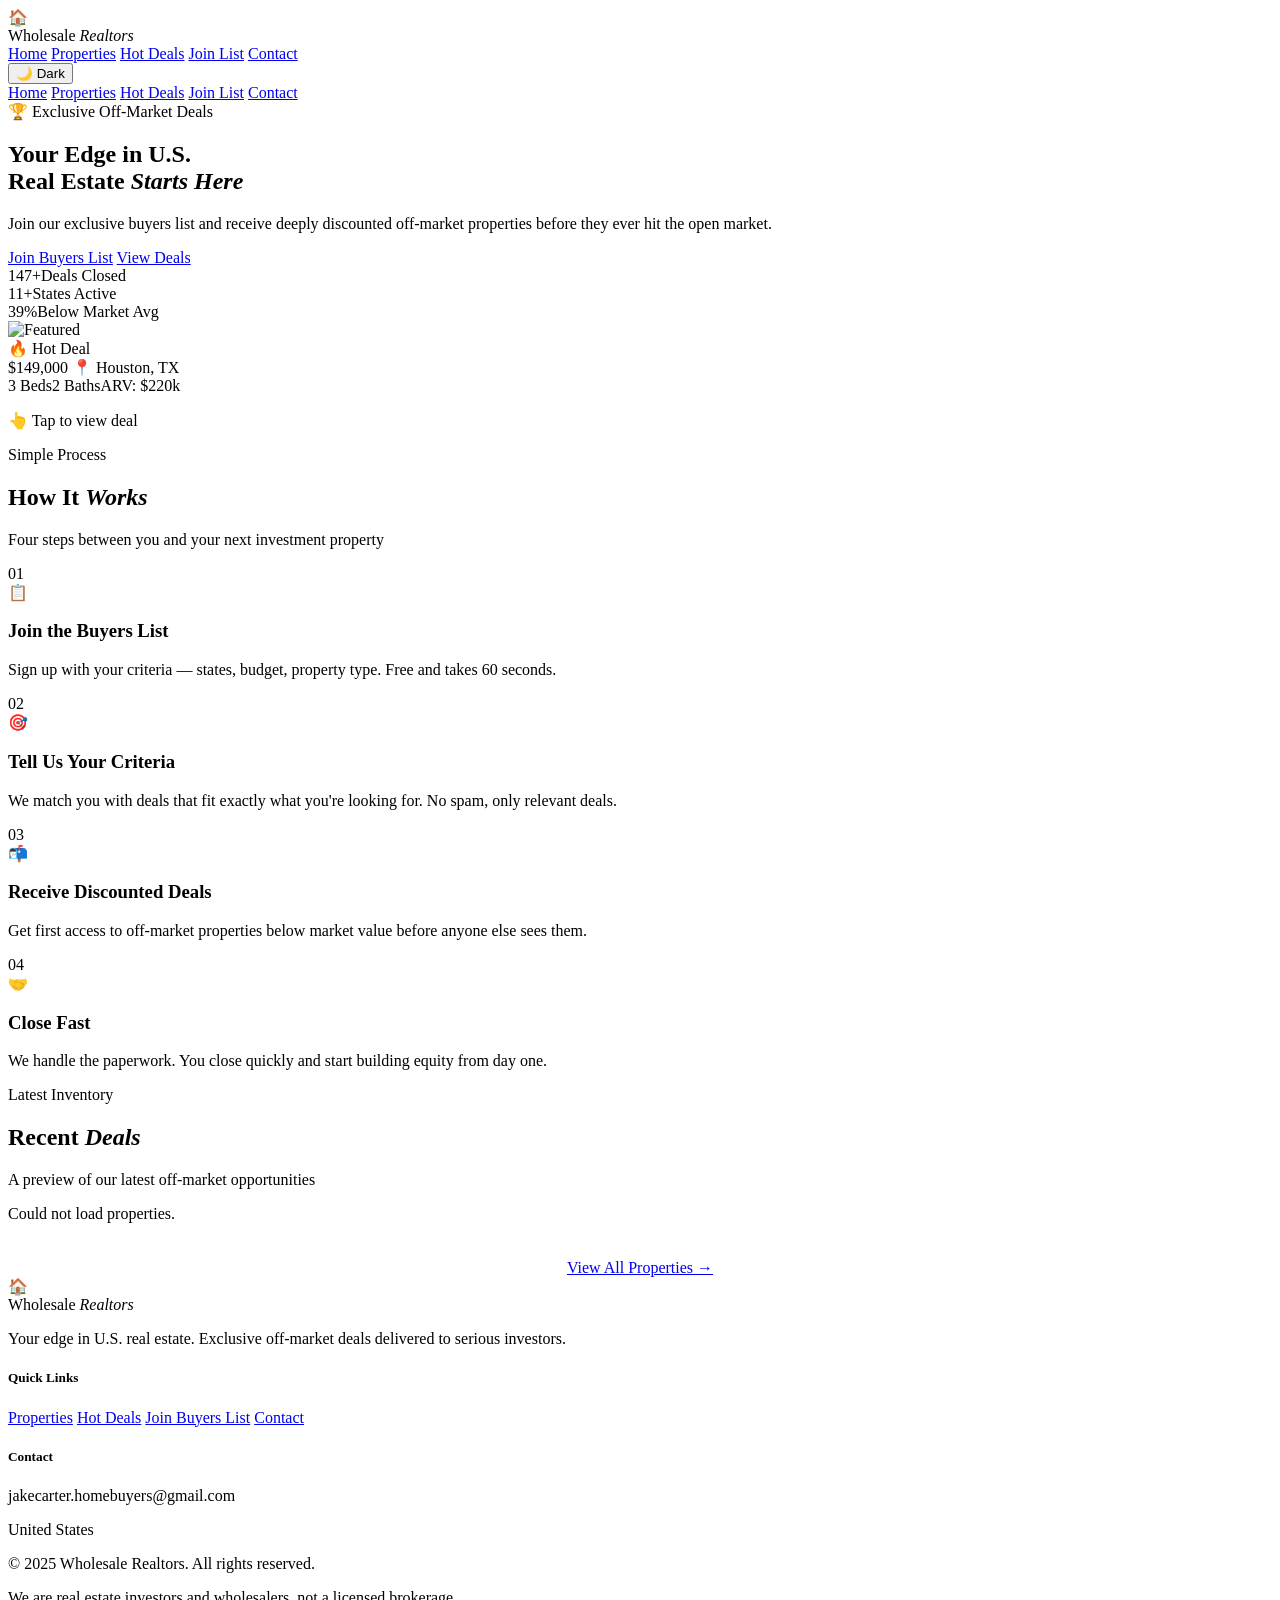
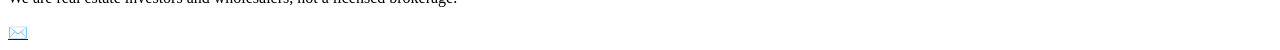
==== commit 774dff8c: "Rename index-3.html to index.html" ====
--- a/index.html
+++ b/index.html
@@ -1,489 +1,151 @@
 <!DOCTYPE html>
-<html lang="en">
+<html lang="en" data-theme="light">
 <head>
   <meta charset="UTF-8"/>
-  <meta name="viewport" content="width=device-width, initial-scale=1.0"/>
+  <meta name="viewport" content="width=device-width,initial-scale=1.0"/>
   <title>Wholesale Realtors — Your Edge in U.S. Real Estate</title>
-  <link rel="preconnect" href="https://fonts.googleapis.com"/>
-  <link rel="preconnect" href="https://fonts.gstatic.com" crossorigin/>
-  <link href="https://fonts.googleapis.com/css2?family=Cormorant+Garamond:ital,wght@0,300;0,400;0,600;0,700;1,400&family=Outfit:wght@300;400;500;600;700&display=swap" rel="stylesheet"/>
   <link rel="stylesheet" href="style.css"/>
-  <script>
-    window.OneSignalDeferred = window.OneSignalDeferred || [];
-    OneSignalDeferred.push(async function(OneSignal) {
-      await OneSignal.init({ appId: "9828e96c-6283-4948-82e7-ceef3e196f6a" });
-    });
-  </script>
 </head>
 <body>
 
-  <!-- ═══ NAV ═══ -->
-  <nav id="navbar">
-    <div class="nav-logo" id="logoTrigger">
-      <div class="logo-icon">🏠</div>
-      <span>Wholesale <em>Realtors</em></span>
-    </div>
-    <div class="nav-links">
-      <a href="#hot-deals">Hot Deals</a>
-      <a href="#properties">Properties</a>
-      <a href="#how-it-works">How It Works</a>
-      <a href="#join">Join List</a>
-      <a href="#contact">Contact</a>
-    </div>
-    <div class="hamburger" id="hamburger">
-      <span></span><span></span><span></span>
-    </div>
-  </nav>
+<nav id="navbar">
+  <div class="nav-logo" id="logoTrigger">
+    <div class="logo-icon">🏠</div>
+    <span>Wholesale <em>Realtors</em></span>
+  </div>
+  <div class="nav-links">
+    <a href="index.html" class="active">Home</a>
+    <a href="properties.html">Properties</a>
+    <a href="hot-deals.html">Hot Deals</a>
+    <a href="join.html">Join List</a>
+    <a href="contact.html">Contact</a>
+  </div>
+  <div class="nav-right">
+    <button class="theme-toggle" id="themeToggle">🌙 Dark</button>
+    <div class="hamburger" id="hamburger"><span></span><span></span><span></span></div>
+  </div>
+</nav>
+<div class="mobile-menu" id="mobileMenu">
+  <a href="index.html">Home</a>
+  <a href="properties.html">Properties</a>
+  <a href="hot-deals.html">Hot Deals</a>
+  <a href="join.html">Join List</a>
+  <a href="contact.html">Contact</a>
+</div>
 
-  <div class="mobile-menu" id="mobileMenu">
-    <a href="#hot-deals"    onclick="closeMobile()">Hot Deals</a>
-    <a href="#properties"  onclick="closeMobile()">Properties</a>
-    <a href="#how-it-works" onclick="closeMobile()">How It Works</a>
-    <a href="#join"        onclick="closeMobile()">Join List</a>
-    <a href="#contact"     onclick="closeMobile()">Contact</a>
-  </div>
-
-  <!-- ═══ HERO ═══ -->
-  <section class="hero" id="home">
-    <div class="hero-bg"></div>
-    <div class="hero-overlay"></div>
-    <div class="hero-content">
-      <div class="hero-left">
-        <div class="hero-badge">🏆 Exclusive Off-Market Deals</div>
-        <h1>Your Edge in U.S.<br/>Real Estate <em>Starts Here</em></h1>
-        <p class="hero-sub">Join our exclusive buyers list and receive deeply discounted off-market properties before they ever hit the open market.</p>
-        <div class="hero-btns">
-          <a href="#join"       class="btn-primary">Join Buyers List</a>
-          <a href="#properties" class="btn-secondary">View Deals</a>
-        </div>
-        <div class="hero-stats">
-          <div class="stat">
-            <span class="stat-num" data-target="150">0</span><span class="stat-plus">+</span>
-            <span class="stat-label">Deals Closed</span>
-          </div>
-          <div class="stat-divider"></div>
-          <div class="stat">
-            <span class="stat-num" data-target="12">0</span><span class="stat-plus">+</span>
-            <span class="stat-label">States Active</span>
-          </div>
-          <div class="stat-divider"></div>
-          <div class="stat">
-            <span class="stat-num" data-target="40">0</span><span class="stat-plus">%</span>
-            <span class="stat-label">Below Market Avg</span>
-          </div>
-        </div>
+<!-- HERO -->
+<section class="hero" id="home">
+  <div class="hero-bg"></div>
+  <div class="hero-overlay"></div>
+  <div class="hero-content">
+    <div class="hero-left">
+      <div class="hero-badge">🏆 Exclusive Off-Market Deals</div>
+      <h1>Your Edge in U.S.<br/>Real Estate <em>Starts Here</em></h1>
+      <p class="hero-sub">Join our exclusive buyers list and receive deeply discounted off-market properties before they ever hit the open market.</p>
+      <div class="hero-btns">
+        <a href="join.html" class="btn-primary">Join Buyers List</a>
+        <a href="properties.html" class="btn-secondary">View Deals</a>
       </div>
-      <div class="hero-right">
-        <div class="hero-card" id="heroCard">
-          <img src="https://images.unsplash.com/photo-1564013799919-ab600027ffc6?w=600&q=80" alt="Featured Property" style="width:100%;height:260px;object-fit:cover;border-radius:16px 16px 0 0;"/>
-          <div class="hero-card-badge">🔥 Hot Deal</div>
-          <div class="hero-card-info">
-            <span class="hero-card-price">$149,000</span>
-            <span class="hero-card-loc">📍 Houston, TX</span>
-          </div>
-          <div class="hero-card-details">
-            <span>3 Beds</span><span>2 Baths</span><span>ARV: $220k</span>
-          </div>
-        </div>
-        <p class="hero-card-hint">👆 Tap to view full details</p>
+      <div class="hero-stats">
+        <div class="stat"><span class="stat-num" data-target="150">0</span><span class="stat-plus">+</span><span class="stat-label">Deals Closed</span></div>
+        <div class="stat-divider"></div>
+        <div class="stat"><span class="stat-num" data-target="12">0</span><span class="stat-plus">+</span><span class="stat-label">States Active</span></div>
+        <div class="stat-divider"></div>
+        <div class="stat"><span class="stat-num" data-target="40">0</span><span class="stat-plus">%</span><span class="stat-label">Below Market Avg</span></div>
       </div>
     </div>
-    <div class="hero-scroll"><div class="scroll-dot"></div></div>
-  </section>
+    <div class="hero-right">
+      <div class="hero-card" id="heroCard" onclick="window.location.href='properties.html'">
+        <img src="https://images.unsplash.com/photo-1564013799919-ab600027ffc6?w=600&q=80" alt="Featured"/>
+        <div class="hero-card-badge">🔥 Hot Deal</div>
+        <div class="hero-card-info">
+          <span class="hero-card-price">$149,000</span>
+          <span class="hero-card-loc">📍 Houston, TX</span>
+        </div>
+        <div class="hero-card-details"><span>3 Beds</span><span>2 Baths</span><span>ARV: $220k</span></div>
+      </div>
+      <p class="hero-card-hint">👆 Tap to view deal</p>
+    </div>
+  </div>
+  <div class="hero-scroll"><div class="scroll-dot"></div></div>
+</section>
 
-  <!-- ═══ HOT DEALS SECTION ═══ -->
-  <section class="section hot-deals-section" id="hot-deals" style="display:none;">
-    <div class="container">
-      <div class="section-header">
-        <span class="section-tag">🔥 Limited Opportunities</span>
-        <h2>Hot <em>Deals</em></h2>
-        <p>Our best discounted properties — move fast, these go quickly</p>
+<!-- HOW IT WORKS -->
+<section class="section how-it-works" id="how-it-works">
+  <div class="container">
+    <div class="section-header">
+      <span class="section-tag">Simple Process</span>
+      <h2>How It <em>Works</em></h2>
+      <p>Four steps between you and your next investment property</p>
+    </div>
+    <div class="steps-grid">
+      <div class="step-card"><div class="step-num">01</div><div class="step-icon">📋</div><h3>Join the Buyers List</h3><p>Sign up with your criteria — states, budget, property type. Free and takes 60 seconds.</p></div>
+      <div class="step-card"><div class="step-num">02</div><div class="step-icon">🎯</div><h3>Tell Us Your Criteria</h3><p>We match you with deals that fit exactly what you're looking for. No spam, only relevant deals.</p></div>
+      <div class="step-card"><div class="step-num">03</div><div class="step-icon">📬</div><h3>Receive Discounted Deals</h3><p>Get first access to off-market properties below market value before anyone else sees them.</p></div>
+      <div class="step-card"><div class="step-num">04</div><div class="step-icon">🤝</div><h3>Close Fast</h3><p>We handle the paperwork. You close quickly and start building equity from day one.</p></div>
+    </div>
+  </div>
+</section>
+
+<!-- FEATURED DEALS PREVIEW -->
+<section class="section properties-section" style="background:var(--bg-section);">
+  <div class="container">
+    <div class="section-header">
+      <span class="section-tag">Latest Inventory</span>
+      <h2>Recent <em>Deals</em></h2>
+      <p>A preview of our latest off-market opportunities</p>
+    </div>
+    <div class="properties-grid" id="featuredGrid">
+      <div class="loading-state"><div class="spinner"></div><p>Loading deals...</p></div>
+    </div>
+    <div style="text-align:center;margin-top:36px;">
+      <a href="properties.html" class="btn-primary">View All Properties →</a>
+    </div>
+  </div>
+</section>
+
+<footer>
+  <div class="container">
+    <div class="footer-top">
+      <div class="footer-brand">
+        <div class="nav-logo" style="cursor:default;"><div class="logo-icon">🏠</div><span>Wholesale <em>Realtors</em></span></div>
+        <p>Your edge in U.S. real estate. Exclusive off-market deals delivered to serious investors.</p>
       </div>
-      <div class="properties-grid" id="hotDealsGrid"></div>
-    </div>
-  </section>
-
-  <!-- ═══ HOW IT WORKS ═══ -->
-  <section class="section how-it-works" id="how-it-works">
-    <div class="container">
-      <div class="section-header">
-        <span class="section-tag">Simple Process</span>
-        <h2>How It <em>Works</em></h2>
-        <p>Four steps between you and your next investment property</p>
+      <div class="footer-links">
+        <h5>Quick Links</h5>
+        <a href="properties.html">Properties</a>
+        <a href="hot-deals.html">Hot Deals</a>
+        <a href="join.html">Join Buyers List</a>
+        <a href="contact.html">Contact</a>
       </div>
-      <div class="steps-grid">
-        <div class="step-card">
-          <div class="step-num">01</div>
-          <div class="step-icon">📋</div>
-          <h3>Join the Buyers List</h3>
-          <p>Sign up with your investment criteria. Free and takes 60 seconds.</p>
-        </div>
-        <div class="step-card">
-          <div class="step-num">02</div>
-          <div class="step-icon">🎯</div>
-          <h3>Tell Us Your Criteria</h3>
-          <p>We match you with deals that fit exactly what you're looking for.</p>
-        </div>
-        <div class="step-card">
-          <div class="step-num">03</div>
-          <div class="step-icon">📬</div>
-          <h3>Receive Discounted Deals</h3>
-          <p>Get first access to off-market properties below market value.</p>
-        </div>
-        <div class="step-card">
-          <div class="step-num">04</div>
-          <div class="step-icon">🤝</div>
-          <h3>Close Fast</h3>
-          <p>We handle the paperwork. You close quickly and start building equity.</p>
-        </div>
+      <div class="footer-contact">
+        <h5>Contact</h5>
+        <p>jakecarter.homebuyers@gmail.com</p>
+        <p>United States</p>
       </div>
     </div>
-  </section>
-
-  <!-- ═══ ALL PROPERTIES ═══ -->
-  <section class="section properties-section" id="properties">
-    <div class="container">
-      <div class="section-header">
-        <span class="section-tag">Current Inventory</span>
-        <h2>Available <em>Deals</em></h2>
-        <p>Deeply discounted properties ready for serious investors</p>
-      </div>
-      <div class="properties-grid" id="propertiesGrid">
-        <div class="loading-state">
-          <div class="spinner"></div>
-          <p>Loading available deals...</p>
-        </div>
-      </div>
-      <div class="no-properties" id="noProperties" style="display:none;">
-        <div class="no-prop-icon">🏠</div>
-        <h3>New Deals Coming Soon</h3>
-        <p>Join our buyers list to be the first notified when properties drop.</p>
-        <a href="#join" class="btn-primary" style="margin-top:20px;display:inline-flex;">Join Buyers List</a>
-      </div>
-    </div>
-  </section>
-
-  <!-- ═══ BUYER FORM ═══ -->
-  <section class="section join-section" id="join">
-    <div class="container">
-      <div class="join-wrapper">
-        <div class="join-left">
-          <span class="section-tag">Get First Access</span>
-          <h2>Tell Us What You're<br/><em>Looking For</em></h2>
-          <p>Join our exclusive buyers list. We'll send you deals that match your exact criteria — before they hit the market.</p>
-          <div class="join-perks">
-            <div class="perk">✅ Off-market deals only</div>
-            <div class="perk">✅ Prices 20–40% below market value</div>
-            <div class="perk">✅ First access before public listing</div>
-            <div class="perk">✅ Zero spam — only matched deals</div>
-          </div>
-        </div>
-        <div class="join-right">
-          <form class="buyer-form" id="buyerForm">
-            <div class="form-row">
-              <div class="form-group">
-                <label>Full Name</label>
-                <input type="text" id="fname" placeholder="John Smith" required/>
-              </div>
-              <div class="form-group">
-                <label>Email Address</label>
-                <input type="email" id="femail" placeholder="john@email.com" required/>
-              </div>
-            </div>
-            <div class="form-row">
-              <div class="form-group">
-                <label>Phone / WhatsApp</label>
-                <input type="tel" id="fphone" placeholder="+1 (555) 000-0000"/>
-              </div>
-              <div class="form-group">
-                <label>Budget Range</label>
-                <select id="fbudget" required>
-                  <option value="">Select budget...</option>
-                  <option>Under $50,000</option>
-                  <option>$50,000 – $100,000</option>
-                  <option>$100,000 – $200,000</option>
-                  <option>$200,000 – $500,000</option>
-                  <option>$500,000+</option>
-                </select>
-              </div>
-            </div>
-            <div class="form-group full">
-              <label>States Interested In</label>
-              <input type="text" id="fstates" placeholder="e.g. Texas, Florida, Georgia" required/>
-            </div>
-            <div class="form-group full">
-              <label>Property Type</label>
-              <div class="prop-types">
-                <label class="type-check"><input type="checkbox" value="Single Family"/> Single Family</label>
-                <label class="type-check"><input type="checkbox" value="Multi-Family"/> Multi-Family</label>
-                <label class="type-check"><input type="checkbox" value="Land"/> Land</label>
-                <label class="type-check"><input type="checkbox" value="Commercial"/> Commercial</label>
-                <label class="type-check"><input type="checkbox" value="Fix & Flip"/> Fix &amp; Flip</label>
-              </div>
-            </div>
-            <button type="submit" class="btn-primary full-btn" id="submitBtn">Join Buyers List →</button>
-            <p class="form-note">🔒 We respect your privacy. No spam, ever.</p>
-          </form>
-          <div class="form-success" id="formSuccess" style="display:none;">
-            <div class="success-icon">🎉</div>
-            <h3>You're on the list!</h3>
-            <p>Welcome to the Wholesale Realtors buyers list. We'll reach out when we have deals matching your criteria.</p>
-          </div>
-        </div>
-      </div>
-    </div>
-  </section>
-
-  <!-- ═══ CONTACT ═══ -->
-  <section class="section contact-section" id="contact">
-    <div class="container">
-      <div class="contact-wrapper">
-        <div class="section-header">
-          <span class="section-tag">Get In Touch</span>
-          <h2>Have <em>Questions?</em></h2>
-          <p>Our team is ready to help you find your next investment deal.</p>
-        </div>
-        <div class="contact-cards">
-          <a class="contact-card clickable-card" href="mailto:jakecarter.homebuyers@gmail.com">
-            <div class="contact-icon">📧</div>
-            <h4>Email Us</h4>
-            <p>jakecarter.homebuyers@gmail.com</p>
-            <span class="contact-action">Tap to send email →</span>
-          </a>
-          <a class="contact-card clickable-card" href="#join">
-            <div class="contact-icon">📋</div>
-            <h4>Join Buyers List</h4>
-            <p>Fill out our form and we'll reach out with deals matching your criteria.</p>
-            <span class="contact-action">Fill out form →</span>
-          </a>
-          <div class="contact-card">
-            <div class="contact-icon">⏱️</div>
-            <h4>Response Time</h4>
-            <p>We typically respond within 1 hour during business hours.</p>
-          </div>
-        </div>
-      </div>
-    </div>
-  </section>
-
-  <!-- ═══ FOOTER ═══ -->
-  <footer>
-    <div class="container">
-      <div class="footer-top">
-        <div class="footer-brand">
-          <div class="nav-logo" style="cursor:default;margin-bottom:14px;">
-            <div class="logo-icon">🏠</div>
-            <span>Wholesale <em>Realtors</em></span>
-          </div>
-          <p>Your edge in U.S. real estate. Exclusive off-market deals delivered to serious investors.</p>
-        </div>
-        <div class="footer-links">
-          <h5>Quick Links</h5>
-          <a href="#hot-deals">Hot Deals</a>
-          <a href="#properties">Properties</a>
-          <a href="#how-it-works">How It Works</a>
-          <a href="#join">Join Buyers List</a>
-          <a href="#contact">Contact</a>
-        </div>
-        <div class="footer-contact">
-          <h5>Contact</h5>
-          <p>jakecarter.homebuyers@gmail.com</p>
-          <p>United States</p>
-        </div>
-      </div>
-      <div class="footer-bottom">
-        <p>© 2025 Wholesale Realtors. All rights reserved.</p>
-        <p>We are real estate investors and wholesalers, not a licensed brokerage.</p>
-      </div>
-    </div>
-  </footer>
-
-  <!-- ═══ PROPERTY DETAIL MODAL ═══ -->
-  <div class="modal-overlay" id="propertyModal" style="display:none;">
-    <div class="modal-box">
-      <button class="modal-close" id="modalClose">✕</button>
-      <div id="modalContent"></div>
+    <div class="footer-bottom">
+      <p>© 2025 Wholesale Realtors. All rights reserved.</p>
+      <p>We are real estate investors and wholesalers, not a licensed brokerage.</p>
     </div>
   </div>
+</footer>
 
-  <!-- ═══ ADMIN LOGIN MODAL ═══ -->
-  <div class="modal-overlay" id="adminLoginModal" style="display:none;">
-    <div class="modal-box admin-login-box">
-      <button class="modal-close" onclick="closeAdminLogin()">✕</button>
-      <div class="admin-login-content">
-        <div class="admin-login-icon">🔐</div>
-        <h3>Admin Access</h3>
-        <p>Enter your password to continue</p>
-        <input type="password" id="adminPasswordInput" placeholder="Password" class="admin-pass-input"/>
-        <p class="admin-error" id="adminError" style="display:none;">Incorrect password. Try again.</p>
-        <button class="btn-primary full-btn" onclick="checkAdminPassword()">Enter</button>
-      </div>
-    </div>
-  </div>
+<a href="mailto:jakecarter.homebuyers@gmail.com" class="floating-email-btn" title="Email Us">✉️</a>
 
-  <!-- ═══ ADMIN PANEL ═══ -->
-  <div class="admin-overlay" id="adminPanel" style="display:none;">
-    <div class="admin-panel">
-      <div class="admin-header">
-        <h2>🏠 Admin Panel</h2>
-        <button class="admin-close-btn" onclick="closeAdmin()">✕ Exit Admin</button>
-      </div>
-      <div class="admin-body">
-        <div class="admin-tabs">
-          <button class="admin-tab active" onclick="switchTab(this,'tab-add')">➕ Add Property</button>
-          <button class="admin-tab" onclick="switchTab(this,'tab-manage')">📋 Manage</button>
-          <button class="admin-tab" onclick="switchTab(this,'tab-hero')">⭐ Hero Card</button>
-          <button class="admin-tab" onclick="switchTab(this,'tab-leads')">👥 Leads</button>
-        </div>
-
-        <!-- ADD PROPERTY -->
-        <div class="admin-tab-content active" id="tab-add">
-          <form id="adminPropertyForm">
-            <div class="admin-form-grid">
-              <div class="form-group full">
-                <label>Property Title *</label>
-                <input type="text" id="a-title" placeholder="e.g. Stunning 3BR Ranch in Dallas, TX" required/>
-              </div>
-              <div class="form-group">
-                <label>Asking Price *</label>
-                <input type="text" id="a-price" placeholder="e.g. $149,000" required/>
-              </div>
-              <div class="form-group">
-                <label>ARV (After Repair Value)</label>
-                <input type="text" id="a-arv" placeholder="e.g. $220,000"/>
-              </div>
-              <div class="form-group full">
-                <label>Full Address *</label>
-                <input type="text" id="a-location" placeholder="e.g. 123 Oak Street, Dallas, TX 75201" required/>
-              </div>
-              <div class="form-group">
-                <label>Bedrooms</label>
-                <input type="number" id="a-beds" placeholder="3" min="0"/>
-              </div>
-              <div class="form-group">
-                <label>Bathrooms</label>
-                <input type="number" id="a-baths" placeholder="2" min="0" step="0.5"/>
-              </div>
-              <div class="form-group">
-                <label>Square Footage</label>
-                <input type="text" id="a-sqft" placeholder="e.g. 1,450 sqft"/>
-              </div>
-              <div class="form-group">
-                <label>Deal Type</label>
-                <select id="a-deal">
-                  <option value="Wholesale">Wholesale</option>
-                  <option value="Fix & Flip">Fix &amp; Flip</option>
-                  <option value="Buy & Hold">Buy &amp; Hold</option>
-                  <option value="Land">Land</option>
-                </select>
-              </div>
-              <div class="form-group full">
-                <label>Listing Status</label>
-                <select id="a-status">
-                  <option value="Available">Available</option>
-                  <option value="Under Contract">Under Contract</option>
-                  <option value="Sold">Sold</option>
-                </select>
-              </div>
-              <div class="form-group full">
-                <label>Property Description</label>
-                <textarea id="a-description" rows="5" placeholder="Describe the property — condition, investment opportunity, neighborhood, repairs needed..."></textarea>
-              </div>
-              <!-- Hot Deal & Hero toggles -->
-              <div class="form-group full">
-                <div class="toggle-row">
-                  <label class="toggle-label big">
-                    <input type="checkbox" id="a-hotdeal"/>
-                    🔥 Mark as Hot Deal — shows in Hot Deals section with badge
-                  </label>
-                  <label class="toggle-label big" style="margin-top:10px;">
-                    <input type="checkbox" id="a-hero"/>
-                    ⭐ Show on Hero Card — replaces the top card on homepage
-                  </label>
-                </div>
-              </div>
-              <!-- Images -->
-              <div class="form-group full">
-                <label>Property Images * (select multiple)</label>
-                <div class="upload-area" id="uploadArea">
-                  <div class="upload-icon">📷</div>
-                  <p>Click to upload images or drag &amp; drop</p>
-                  <span>JPG, PNG, WEBP — up to 10MB each</span>
-                  <input type="file" id="a-images" multiple accept="image/*" style="position:absolute;inset:0;opacity:0;cursor:pointer;width:100%;height:100%;"/>
-                </div>
-                <div class="image-previews" id="imagePreviews"></div>
-              </div>
-              <!-- Video upload -->
-              <div class="form-group full">
-                <label>Video Tour — Upload directly</label>
-                <div class="upload-area" style="margin-bottom:12px;">
-                  <div class="upload-icon">🎥</div>
-                  <p>Upload a video from your phone</p>
-                  <span>MP4, MOV, WEBM — up to 100MB</span>
-                  <input type="file" id="a-video-file" accept="video/*" style="position:absolute;inset:0;opacity:0;cursor:pointer;width:100%;height:100%;"/>
-                </div>
-                <div id="videoPreviews"></div>
-                <label style="margin-top:8px;display:block;">Or paste a YouTube / Vimeo URL instead</label>
-                <input type="text" id="a-video" placeholder="e.g. https://youtube.com/watch?v=abc123"/>
-              </div>
-            </div>
-            <div class="admin-form-actions">
-              <button type="submit" class="btn-primary" id="publishBtn">🚀 Publish Listing</button>
-              <div class="upload-progress" id="uploadProgress" style="display:none;">
-                <div class="progress-bar"><div class="progress-fill" id="progressFill"></div></div>
-                <span id="progressText">Uploading...</span>
-              </div>
-            </div>
-          </form>
-        </div>
-
-        <!-- MANAGE LISTINGS -->
-        <div class="admin-tab-content" id="tab-manage">
-          <p style="color:var(--muted);font-size:0.82rem;margin-bottom:16px;">Toggle 🔥 Hot Deal or ⭐ Hero Card directly from here.</p>
-          <div id="manageListings">
-            <div class="loading-state"><div class="spinner"></div><p>Loading...</p></div>
-          </div>
-        </div>
-
-        <!-- HERO CARD SELECTOR -->
-        <div class="admin-tab-content" id="tab-hero">
-          <p style="color:var(--muted);font-size:0.82rem;margin-bottom:16px;">Tap any property below to set it as the hero card on your homepage.</p>
-          <div id="heroSelectorList">
-            <div class="loading-state"><div class="spinner"></div><p>Loading...</p></div>
-          </div>
-        </div>
-
-        <!-- LEADS -->
-        <div class="admin-tab-content" id="tab-leads">
-          <div id="leadsList">
-            <div class="loading-state"><div class="spinner"></div><p>Loading leads...</p></div>
-          </div>
-        </div>
-
-      </div>
-    </div>
-  </div>
-
-  <!-- ═══ FLOATING EMAIL BUTTON ═══ -->
-  <a href="mailto:jakecarter.homebuyers@gmail.com" class="floating-email-btn" title="Email Us">✉️</a>
-
-  <!-- ══════════════════════════════════════════════════════════ -->
-  <!--   ✅  TAWK.TO LIVE CHAT — DO NOT REMOVE                  -->
-  <!-- ══════════════════════════════════════════════════════════ -->
-  <!--Start of Tawk.to Script-->
-  <script type="text/javascript">
-  var Tawk_API=Tawk_API||{}, Tawk_LoadStart=new Date();
-  (function(){
-  var s1=document.createElement("script"),s0=document.getElementsByTagName("script")[0];
-  s1.async=true;
-  s1.src='https://embed.tawk.to/69e5343e3ca1cc1c339ffa10/1jmjl85t3';
-  s1.charset='UTF-8';
-  s1.setAttribute('crossorigin','*');
-  s0.parentNode.insertBefore(s1,s0);
-  })();
-  </script>
-  <!--End of Tawk.to Script-->
-
-  <script src="script.js"></script>
+<!--Start of Tawk.to Script-->
+<script type="text/javascript">
+var Tawk_API=Tawk_API||{}, Tawk_LoadStart=new Date();
+(function(){
+var s1=document.createElement("script"),s0=document.getElementsByTagName("script")[0];
+s1.async=true;
+s1.src='https://embed.tawk.to/69e5343e3ca1cc1c339ffa10/1jmjl85t3';
+s1.charset='UTF-8';
+s1.setAttribute('crossorigin','*');
+s0.parentNode.insertBefore(s1,s0);
+})();
+</script>
+<!--End of Tawk.to Script-->
+<script src="script.js"></script>
 </body>
 </html>
